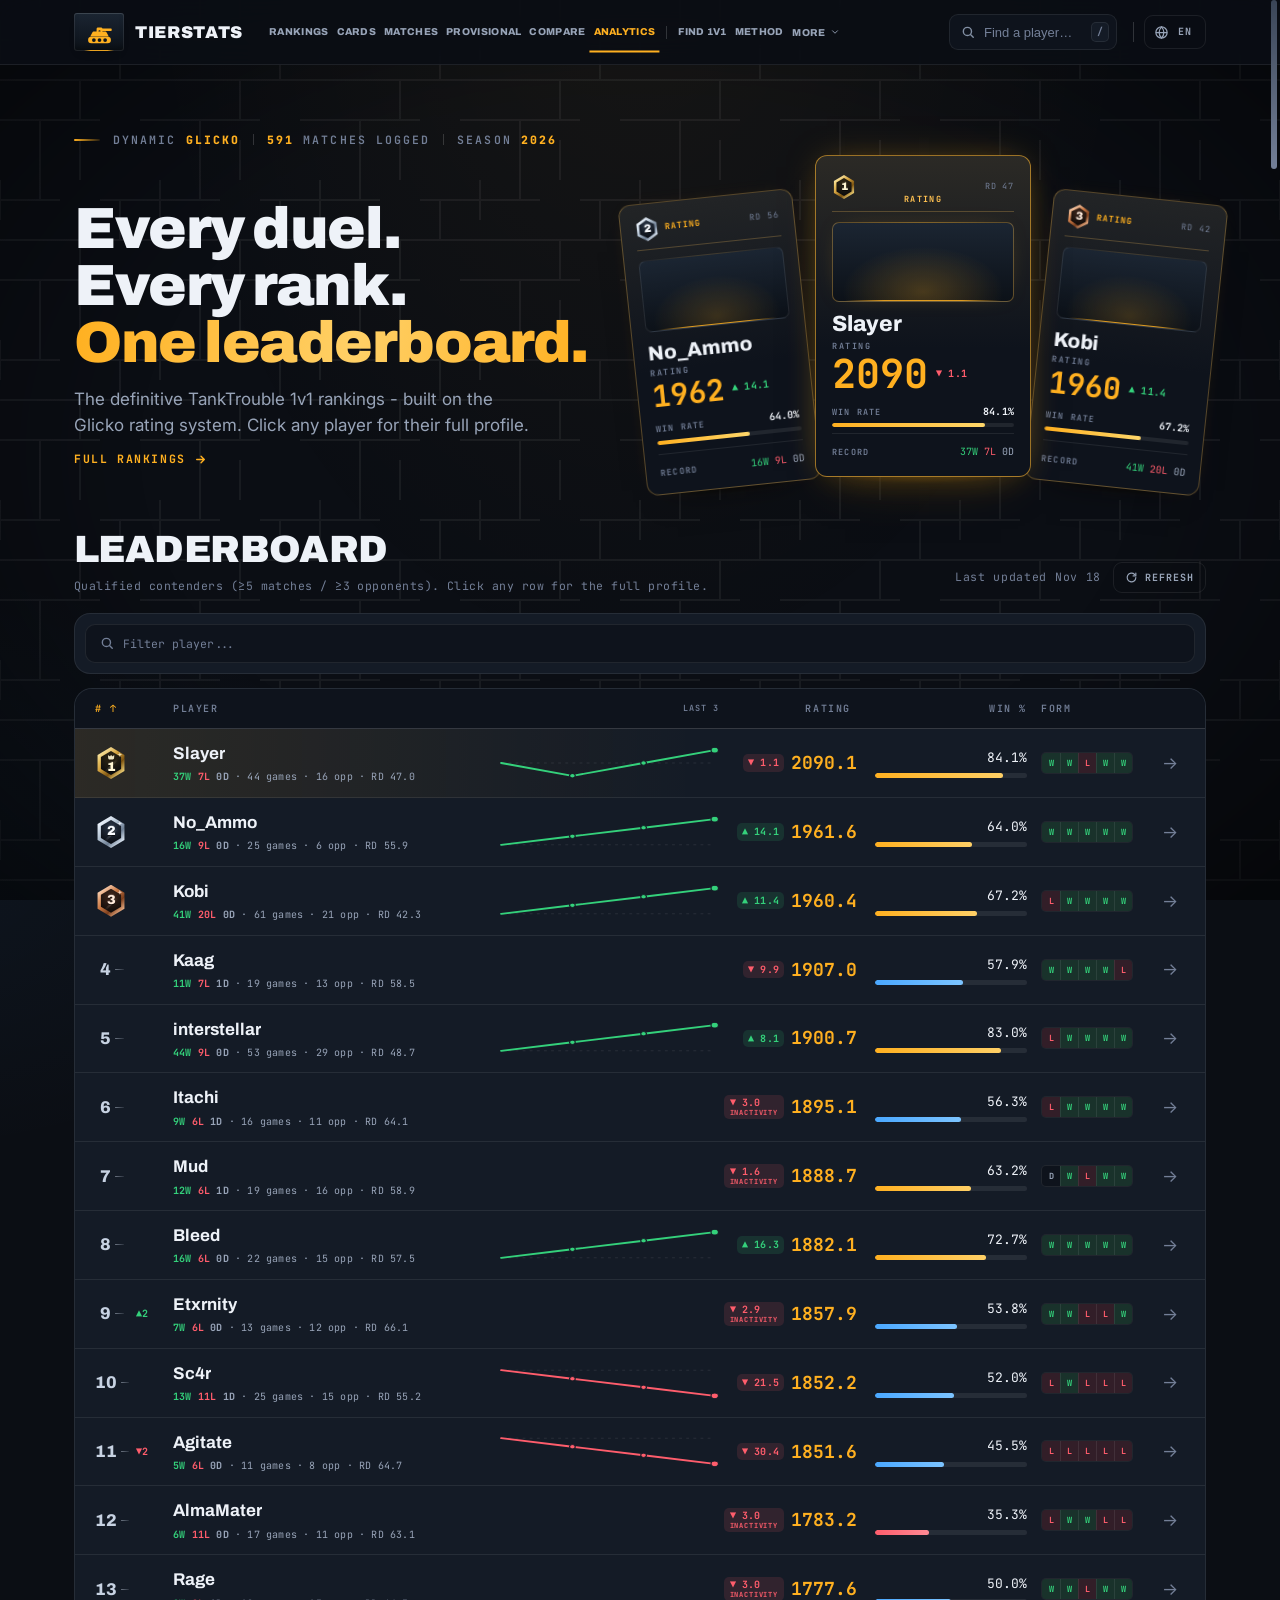
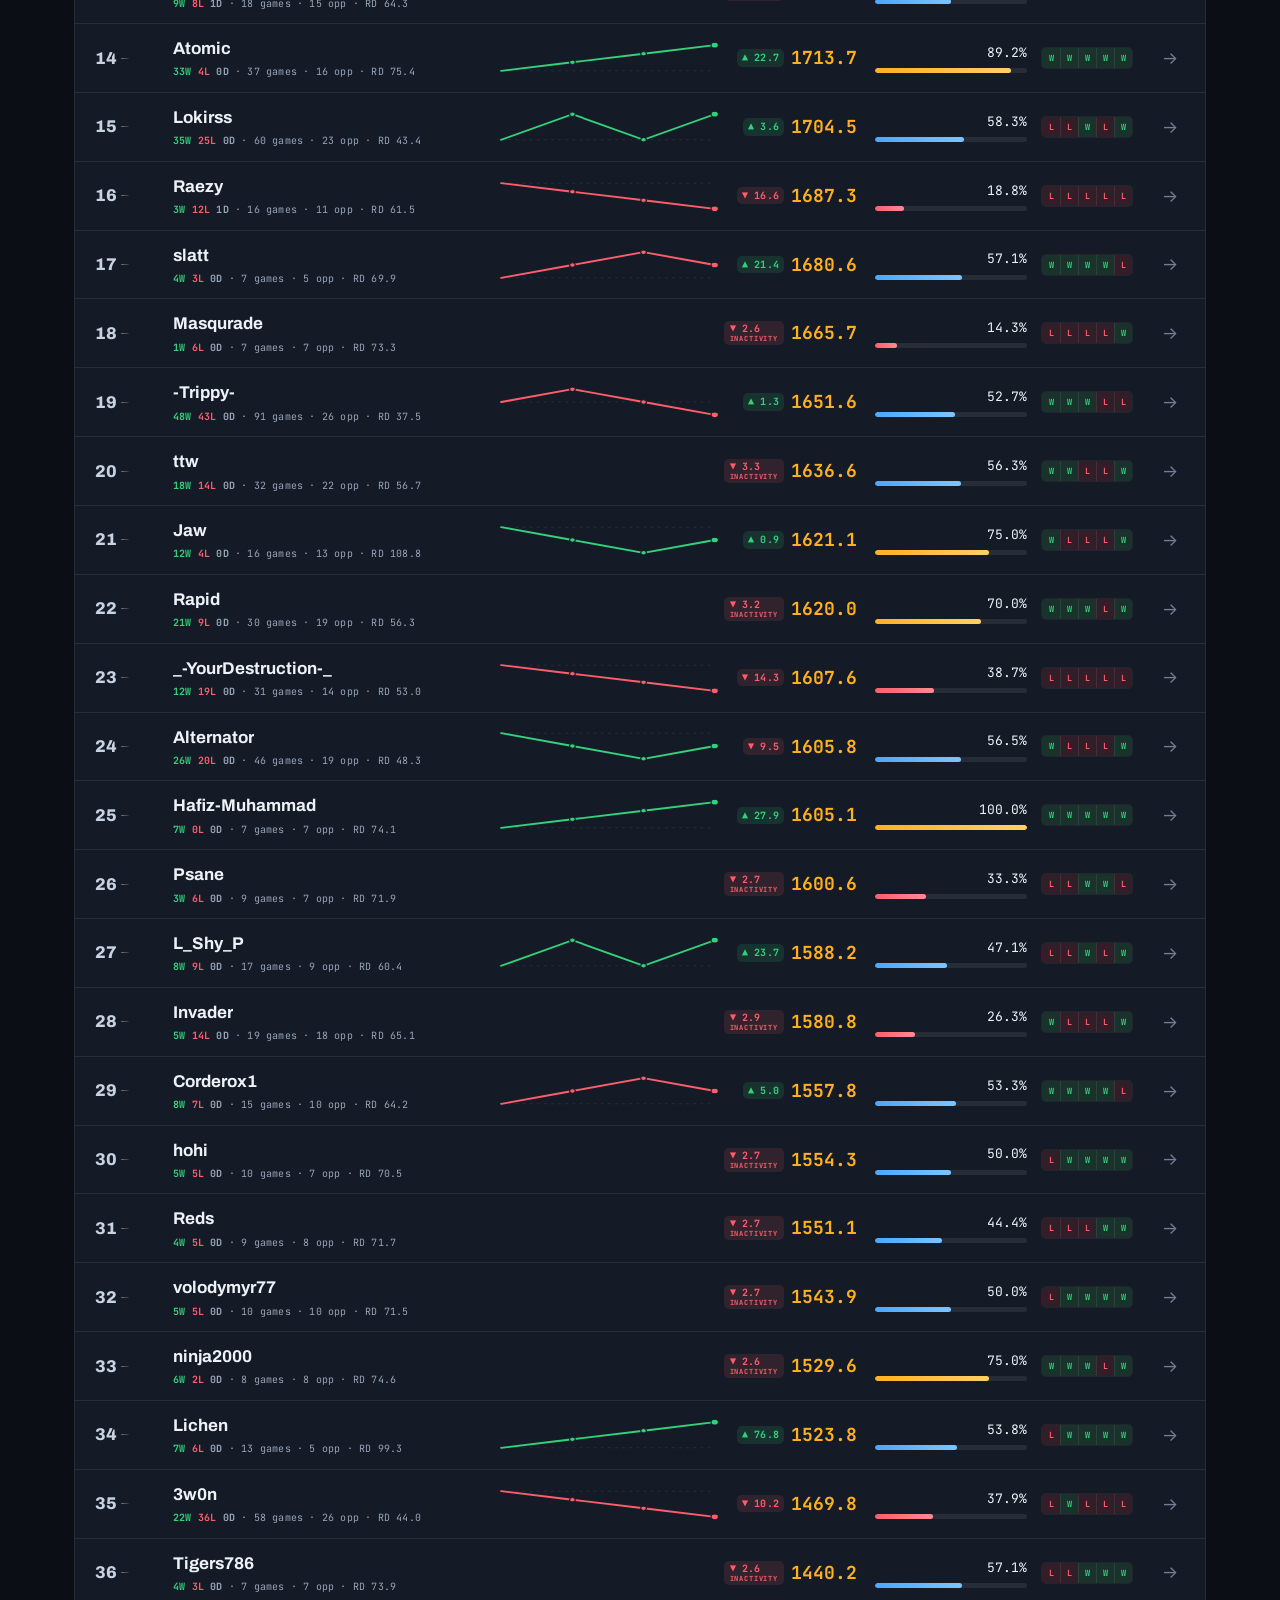
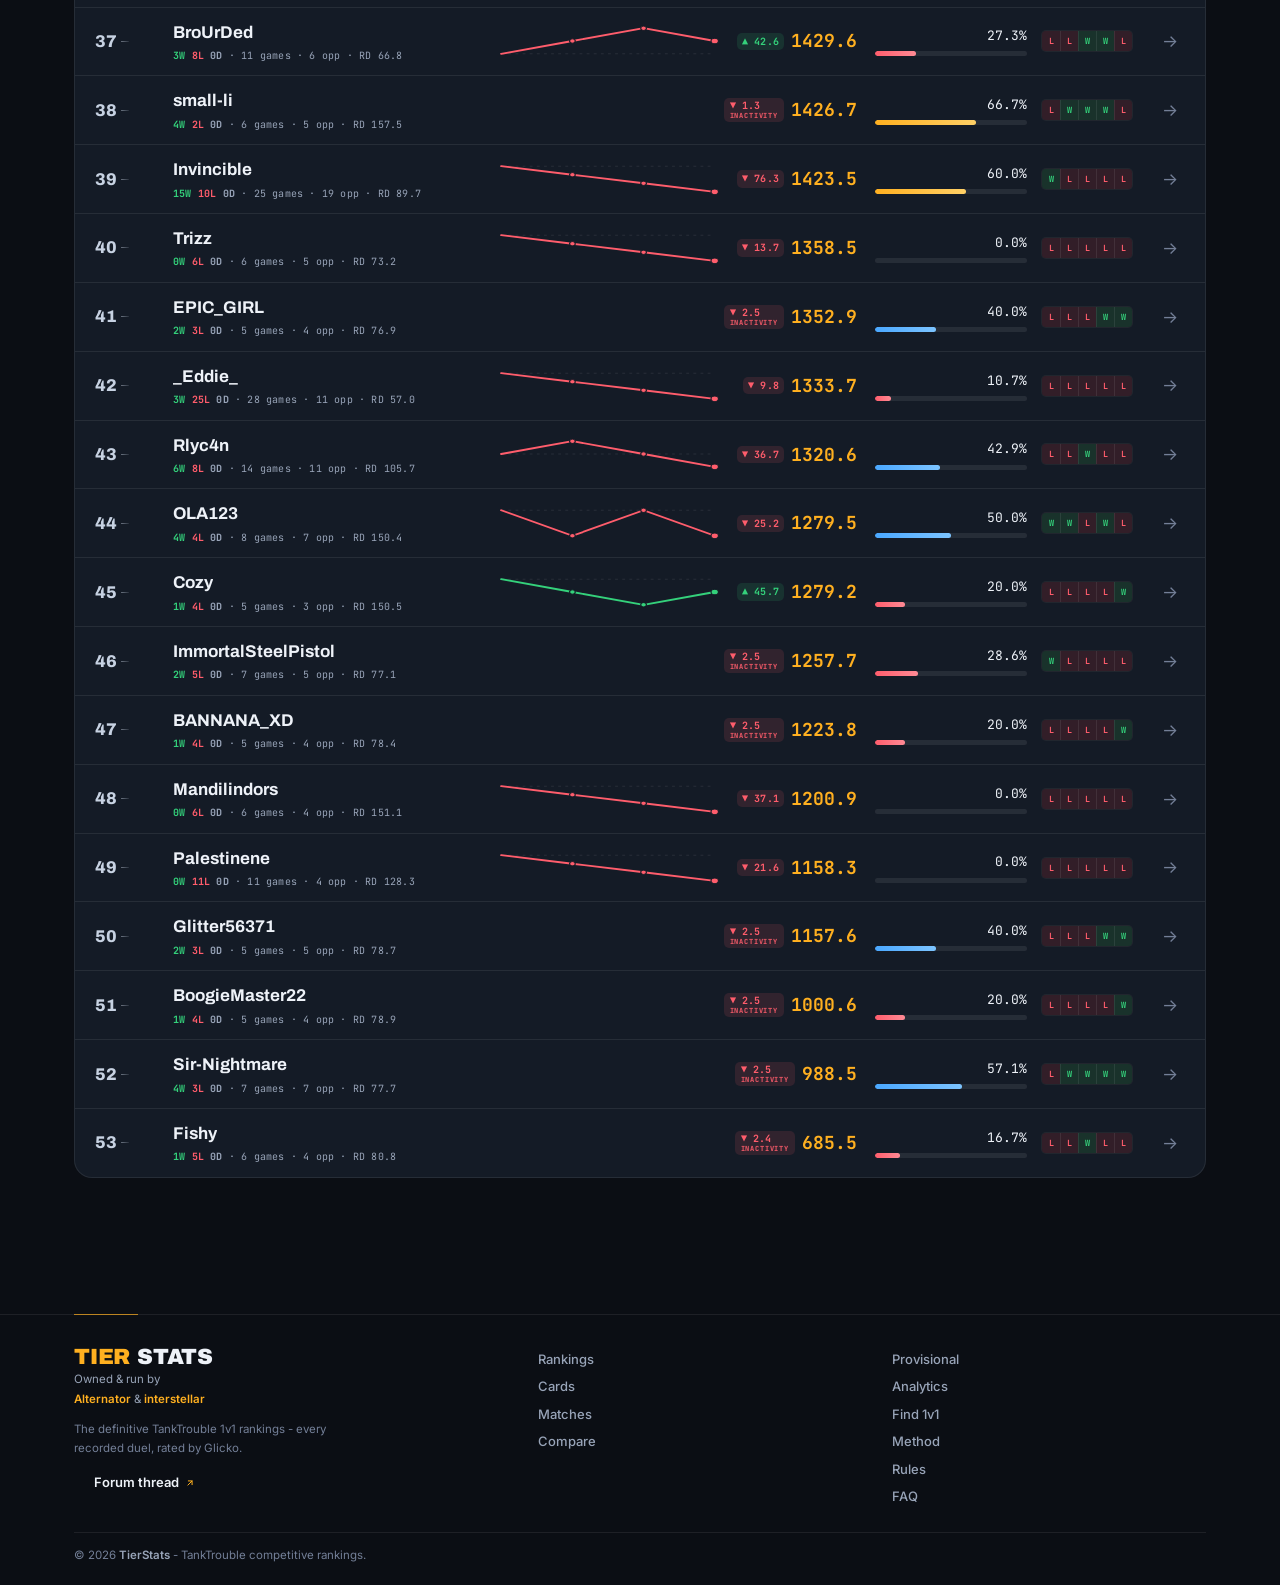
==== analytics/index.html @ b120e9af "Restore the live tank-art lookup that the admin-console cut removed. The card refresher shared a blo" ====
<!DOCTYPE html>
<html lang="en">
<head>
<base href="/">
<meta charset="UTF-8">
<meta name="viewport" content="width=device-width, initial-scale=1.0">
<title>Leaderboard – TierStats</title>
<meta name="description" content="TierStats is the TankTrouble 1v1 leaderboard: Glicko ratings, player cards, the full match archive, head-to-head stats and server ping profiles.">
<!-- Open Graph: the DEFAULT embed - shown only for home/default links.
     work/gen_share_pages.js rewrites these per player & route into static
     share pages, so shared profile links carry exclusive text + tank art. -->
<meta property="og:type" content="website">
<meta property="og:site_name" content="TierStats">
<meta property="og:title" content="Leaderboard – TierStats">
<meta property="og:description" content="TierStats is the TankTrouble 1v1 leaderboard: Glicko ratings, player cards, the full match archive, head-to-head stats and server ping profiles.">
<meta property="og:url" content="https://stats4tanks.github.io/">
<meta property="og:image" content="https://stats4tanks.github.io/share/_default.png">
<meta name="twitter:card" content="summary_large_image">
<meta name="twitter:title" content="Leaderboard – TierStats">
<meta name="twitter:description" content="TierStats is the TankTrouble 1v1 leaderboard: Glicko ratings, player cards, the full match archive, head-to-head stats and server ping profiles.">
<meta name="twitter:image" content="https://stats4tanks.github.io/share/_default.png">
<link rel="canonical" href="https://stats4tanks.github.io/">
<meta name="robots" content="index,follow">
<script type="application/ld+json">
{"@context":"https://schema.org","@type":"WebSite","name":"TierStats","alternateName":"TierStats","url":"https://stats4tanks.github.io/","description":"TankTrouble 1v1 leaderboard with Glicko ratings, player cards, the full match archive and head-to-head stats."}
</script>

<link rel="preconnect" href="https://fonts.googleapis.com">
<link rel="preconnect" href="https://fonts.gstatic.com" crossorigin>
<link href="https://fonts.googleapis.com/css2?family=Archivo:wght@600;700;800;900&family=Inter:wght@400;500;600;700&family=JetBrains+Mono:wght@400;500;600;700&family=Noto+Sans+JP:wght@400;500;600;700&family=Noto+Sans+SC:wght@400;500;600;700&display=swap" rel="stylesheet">
<link rel="stylesheet" href="styles.css?v=20261115200000">
<link rel="stylesheet" href="cards.css?v=20261115200000">
<link rel="stylesheet" href="rankmove.css?v=20261115200000">
<link rel="icon" type="image/svg+xml" href="/art/favicon.svg?v=20261115200000">
<link rel="apple-touch-icon" href="/art/icon-192.png?v=20261115200000">
<!-- installable: the same plate, the same colours, no separate icon work -->
<link rel="manifest" href="/manifest.webmanifest?v=20261115200000">
</head>
<body>
<a class="skip-link" href="#main" data-i18n="a11y.skip">Skip to content</a>

<!-- ======================= TOP BAR ======================= -->
<header class="topbar">
  <div class="topbar-in">
    <a class="brand" href="#/" aria-label="Leaderboard – TierStats">
      <span class="brand-mark" aria-hidden="true">
        <svg viewBox="0 0 24 24" width="25" height="25" fill="currentColor">
          <path fill-rule="evenodd" d="M4.2 16.1h15.6a3.15 3.15 0 0 1 0 6.3H4.2a3.15 3.15 0 0 1 0-6.3Zm2.4 1.35a1.8 1.8 0 1 0 0 3.6 1.8 1.8 0 0 0 0-3.6Zm5.4 0a1.8 1.8 0 1 0 0 3.6 1.8 1.8 0 0 0 0-3.6Zm5.4 0a1.8 1.8 0 1 0 0 3.6 1.8 1.8 0 0 0 0-3.6Z"/>
          <path d="M3.1 15.9 5 12.2c.3-.7 1-1.1 1.8-1.1h10.4c.8 0 1.5.4 1.8 1.1l1.9 3.7H3.1Z"/>
          <path fill-rule="evenodd" d="M9.2 11.4V8.6c0-.75.6-1.35 1.35-1.35h2.9c.75 0 1.35.6 1.35 1.35v2.8H9.2Zm2.8-1.5a1.05 1.05 0 1 0 0 2.1 1.05 1.05 0 0 0 0-2.1Z"/>
          <path d="M14.4 8.15h8.38c.52 0 .94.42.94.94v.42c0 .52-.42.94-.94.94H14.4V8.15Z"/>
        </svg>
        <img class="brand-tank-img" src="/art/brand-tank.png?v=20261115200000" width="395" height="282" alt="" draggable="false">
      </span>
      <span class="brand-lock" aria-hidden="true"><b>TierStats</b></span>
    </a>
    <nav class="nav" aria-label="Site sections" data-i18n-attr="aria-label:foot.sections">
      <span class="nav-glide" id="nav-glide"></span>
      <a href="#/" data-i18n="nav.rankings">Rankings</a>
      <a href="#/cards" data-i18n="nav.cards">Cards</a>
      <a href="#/matches" data-i18n="nav.matches">Matches</a>
      <a href="#/roster" data-i18n="nav.roster">Provisional</a>
      <a href="#/compare" data-i18n="nav.compare">Compare</a>
      <a href="#/analytics" data-i18n="nav.analytics">Analytics</a>
      <i class="nav-div" aria-hidden="true"></i>
      <a href="#/find" data-i18n="nav.find">Find 1v1</a>
      <a href="#/method" data-i18n="nav.method">Method</a>
      <div class="nav-more" id="nav-info">
        <button type="button" class="nav-more-btn" aria-haspopup="true" aria-expanded="false" aria-controls="nav-info-menu">
          <span data-i18n="nav.more">More</span>
          <svg viewBox="0 0 24 24" fill="none" stroke="currentColor" stroke-width="2.2" aria-hidden="true"><path d="m6 9 6 6 6-6" stroke-linecap="round" stroke-linejoin="round"/></svg>
        </button>
        <div class="nav-more-menu" id="nav-info-menu" role="menu">
          <a href="#/rules" role="menuitem" data-i18n="nav.rules">Rules</a>
            <a href="#/faq" role="menuitem" data-i18n="nav.faq">FAQ</a>
        </div>
      </div>
    </nav>
    <div class="spacer"></div>
    <div class="search-box">
      <svg width="15" height="15" viewBox="0 0 24 24" fill="none" stroke="currentColor" stroke-width="2.4" aria-hidden="true"><circle cx="11" cy="11" r="7"/><path d="m21 21-4.3-4.3" stroke-linecap="round"/></svg>
      <input id="search" type="text" placeholder="Find a player…" data-i18n-attr="placeholder:top.searchPh" autocomplete="off" aria-keyshortcuts="/">
      <kbd class="search-kbd" aria-hidden="true">/</kbd>
      <div id="search-drop" class="search-drop"></div>
    </div>
    <div class="top-controls">
      <div class="lang-switch" id="lang-switch">
        <button class="icon-btn lang-btn" id="lang-btn" aria-haspopup="true" aria-expanded="false" aria-label="Language" title="Language" data-i18n-attr="aria-label:top.language;title:top.language">
          <svg width="15" height="15" viewBox="0 0 24 24" fill="none" stroke="currentColor" stroke-width="2" aria-hidden="true"><circle cx="12" cy="12" r="9"/><path d="M3 12h18M12 3c2.5 2.7 3.8 5.7 3.8 9S14.5 18.3 12 21c-2.5-2.7-3.8-5.7-3.8-9S9.5 5.7 12 3Z"/></svg>
          <span class="lang-code">EN</span>
        </button>
        <div class="lang-menu" id="lang-menu" role="menu">
          <button data-lang="en" role="menuitemradio" aria-checked="true"><span class="ck">✓</span><span class="ln">English</span><span class="lc">EN</span></button>
          <button data-lang="zh" role="menuitemradio" aria-checked="false"><span class="ck">✓</span><span class="ln">简体中文</span><span class="lc">中</span></button>
          <button data-lang="ru" role="menuitemradio" aria-checked="false"><span class="ck">✓</span><span class="ln">Русский</span><span class="lc">РУ</span></button>
        </div>
      </div>
      <button class="icon-btn mnav-btn" id="mnav-btn" aria-controls="mnav" aria-expanded="false" aria-label="Menu" title="Menu" data-i18n-attr="aria-label:top.menu;title:top.menu">
        <span class="mnav-bars" aria-hidden="true"><i></i><i></i><i></i></span>
      </button>
    </div>
  </div>
</header>

<nav class="mnav" id="mnav" aria-label="Site sections" data-i18n-attr="aria-label:foot.sections">
  <a href="#/" data-i18n="nav.rankings">Rankings</a>
  <a href="#/cards" data-i18n="nav.cards">Cards</a>
  <a href="#/matches" data-i18n="nav.matches">Matches</a>
  <a href="#/roster" data-i18n="nav.roster">Roster</a>
  <a href="#/compare" data-i18n="nav.compare">Compare</a>
  <a href="#/analytics" data-i18n="nav.analytics">Analytics</a>
  <a href="#/find" data-i18n="nav.find">Find 1v1</a>
  <a href="#/method" data-i18n="nav.method">Method</a>
  <a href="#/rules" data-i18n="nav.rules">Rules</a>
  <a href="#/faq" data-i18n="nav.faq">FAQ</a>
</nav>

<!-- ======================= HOME ======================= -->
<div id="main" tabindex="-1">
<main id="page-home" class="page">
  <div class="wrap">
    <section class="hero anim">
      <div class="hero-row">
        <i class="hm-rule" aria-hidden="true"></i>
        <span class="hm" data-i18n-html="home.chipGlicko">Dynamic <b>Glicko</b></span>
        <i class="hm-sep" aria-hidden="true"></i>
        <span class="hm" id="hero-chip-matches"><b id="hero-matches">0</b> matches logged</span>
        <i class="hm-sep" aria-hidden="true"></i>
        <span class="hm" data-i18n-html="home.chipSeason">Season <b>2026</b></span>
      </div>
      <div class="hero-grid">
        <div class="hero-copy">
          <h1 data-i18n-html="home.h1">Every duel.<br>Every rank.<br><span class="gold">One leaderboard.</span></h1>
          <p class="sub" data-i18n="home.sub">The definitive TankTrouble 1v1 rankings - built on the Glicko rating system. Click any player for their full profile.</p>
          <div class="hero-links">
            <a class="section-link hero-link" href="#full-rankings"><span data-i18n="home.fullRankings">Full rankings</span>
              <svg width="13" height="13" viewBox="0 0 24 24" fill="none" stroke="currentColor" stroke-width="2.6"><path d="M5 12h14M13 6l6 6-6 6" stroke-linecap="round" stroke-linejoin="round"/></svg>
            </a>
            </div>
        </div>
        <div class="hero-cards">
          <div class="fan-cap">
            <span class="fan-cap-k" data-i18n="home.leaders">Leaders</span>
            <a class="fan-cap-link" href="#/cards"><span data-i18n="nav.cards">Cards</span>
              <svg width="11" height="11" viewBox="0 0 24 24" fill="none" stroke="currentColor" stroke-width="2.8" aria-hidden="true"><path d="M5 12h14M13 6l6 6-6 6" stroke-linecap="round" stroke-linejoin="round"/></svg>
            </a>
          </div>
          <div class="fl-cards" id="fl-cards">
            <div class="skeleton sk-card"></div>
            <div class="skeleton sk-card sk-tall"></div>
            <div class="skeleton sk-card"></div>
          </div>
        </div>
      </div>
      </section>

    <section class="anim" id="full-rankings">
      <div class="section-head reveal">
        <div>
          <div class="kicker" data-i18n="nav.rankings">Rankings</div>
          <h2 data-i18n="lb.title">Leaderboard</h2>
          <div class="sub-note" data-i18n="lb.subNote">Qualified contenders (≥5 matches / ≥3 opponents). Click any row for the full profile.</div>
        </div>
        <div class="lb-meta">
          <span class="last-updated mono" id="last-updated" data-i18n-attr="title:lb.updatedTip" title="When the ratings data last changed"></span>
          <button class="lb-refresh" id="lb-refresh-btn" data-i18n-attr="title:lb.refreshTip" title="Pull the very latest data">
            <svg width="13" height="13" viewBox="0 0 24 24" fill="none" stroke="currentColor" stroke-width="2.2"><path d="M20 12a8 8 0 1 1-2.3-5.6M20 4v5h-5" stroke-linecap="round" stroke-linejoin="round"/></svg>
            <span data-i18n="lb.refresh">Refresh</span>
          </button>
        </div>
      </div>

      <div class="lb-bar reveal">
        <div class="lb-bar-top">
          <div class="lb-filter-box">
            <svg width="14" height="14" viewBox="0 0 24 24" fill="none" stroke="currentColor" stroke-width="2.4" aria-hidden="true"><circle cx="11" cy="11" r="7"/><path d="m21 21-4.3-4.3" stroke-linecap="round"/></svg>
            <input id="lb-filter" type="text" placeholder="Filter player..." data-i18n-attr="placeholder:lb.filterPh" autocomplete="off">
            <button type="button" class="lb-clear" id="lb-filter-clear" data-i18n-attr="aria-label:lb.clearSearch" hidden>
              <svg viewBox="0 0 24 24" fill="none" stroke="currentColor" stroke-width="2.6" stroke-linecap="round"><path d="M6 6l12 12M18 6L6 18"/></svg>
            </button>
          </div>
          </div>
        </div>

      <div class="lb-table reveal">
        <div class="lb-head">
          <div class="sortable sorted" data-key="rank">#</div>
          <div class="sortable lb-th-player" data-key="name"><span data-i18n="th.player">Player</span><span class="lb-th-trend" data-i18n="lb.trendLabel">Last 10</span></div>
          <div class="sortable h-rating" data-key="rating" data-i18n="th.rating">Rating</div>
          <div class="sortable h-num" data-key="winPct" data-i18n="th.winPct">Win %</div>
          <div class="h-form" data-i18n="th.form">Form</div>
          <div></div>
        </div>
        <div id="lb-body">
          <div class="sk-row"><div class="skeleton sk-line" style="width:34px"></div><div class="skeleton sk-line" style="width:38%"></div><div class="skeleton sk-line" style="width:74px"></div><div class="skeleton sk-line" style="width:96px"></div><div class="skeleton sk-line" style="width:70px"></div></div>
          <div class="sk-row"><div class="skeleton sk-line" style="width:34px"></div><div class="skeleton sk-line" style="width:32%"></div><div class="skeleton sk-line" style="width:74px"></div><div class="skeleton sk-line" style="width:96px"></div><div class="skeleton sk-line" style="width:70px"></div></div>
          <div class="sk-row"><div class="skeleton sk-line" style="width:34px"></div><div class="skeleton sk-line" style="width:44%"></div><div class="skeleton sk-line" style="width:74px"></div><div class="skeleton sk-line" style="width:96px"></div><div class="skeleton sk-line" style="width:70px"></div></div>
          <div class="sk-row"><div class="skeleton sk-line" style="width:34px"></div><div class="skeleton sk-line" style="width:29%"></div><div class="skeleton sk-line" style="width:74px"></div><div class="skeleton sk-line" style="width:96px"></div><div class="skeleton sk-line" style="width:70px"></div></div>
          <div class="sk-row"><div class="skeleton sk-line" style="width:34px"></div><div class="skeleton sk-line" style="width:36%"></div><div class="skeleton sk-line" style="width:74px"></div><div class="skeleton sk-line" style="width:96px"></div><div class="skeleton sk-line" style="width:70px"></div></div>
        </div>
      </div>
    </section>

  </div>
</main>

<!-- ======================= PLAYER ======================= -->
<main id="page-player" class="page"></main>

<!-- ======================= MATCHES ======================= -->
<main id="page-compare" class="page">
  <div class="wrap" id="cmp-wrap"></div>
</main>

<!-- ======================= MATCHES ======================= -->
<main id="page-matches" class="page">
  <div class="wrap">
    <section class="hero gm-hero anim" style="padding-top:10px">
      <div class="kicker" data-i18n="matches.kicker">Complete archive</div>
      <h1 style="font-size:clamp(36px,5vw,58px)" data-i18n-html="matches.h1">The <span class="gold">match log</span></h1>
      <p class="sub" data-i18n="matches.sub">Every recorded duel, grouped by month. Search or open a player.</p>
      <div class="hero-row" id="gm-hero-meta"></div>
    </section>
    <section class="gm-panel anim">
      <div class="gm-panel-head">
        <h2><span data-i18n="matches.allTitle">All matches</span> <span class="n" id="gm-count"></span></h2>
        <button type="button" class="gm-sort" id="gm-sort" data-order="new" aria-label="Newest first" data-i18n-attr="aria-label:matches.sortNewest">
          <svg viewBox="0 0 24 24" fill="none" stroke="currentColor" stroke-width="2.2" stroke-linecap="round" stroke-linejoin="round" aria-hidden="true"><path d="M8 4v16"/><path d="m4 16 4 4 4-4"/><path d="M16 20V4"/><path d="m12 8 4-4 4 4"/></svg>
          <span id="gm-sort-label" data-i18n="matches.sortNewest">Newest first</span>
        </button>
      </div>
      <div class="gm-toolbar reveal">
        <div class="lb-filter-box gm-search">
          <svg width="14" height="14" viewBox="0 0 24 24" fill="none" stroke="currentColor" stroke-width="2.4"><circle cx="11" cy="11" r="7"/><path d="m21 21-4.3-4.3" stroke-linecap="round"/></svg>
          <input id="gm-search" type="text" placeholder="Search matches…" aria-label="Search matches…" data-i18n-attr="placeholder:matches.searchPh;aria-label:matches.searchPh" autocomplete="off" spellcheck="false">
          <button type="button" class="gm-clear" id="gm-clear" data-i18n-attr="aria-label:matches.clear" hidden>
            <svg viewBox="0 0 24 24" fill="none" stroke="currentColor" stroke-width="2.6" stroke-linecap="round"><path d="M6 6l12 12M18 6L6 18"/></svg>
          </button>
        </div>
        <div class="gm-scopes" id="gm-scopes" role="group">
          <button type="button" class="gm-scope on" data-scope="all" aria-pressed="true"><span data-i18n="matches.scopeAll">All</span><b id="gm-c-all">-</b></button>
          <button type="button" class="gm-scope" data-scope="dated" aria-pressed="false"><span data-i18n="matches.scopeDated">Dated</span><b id="gm-c-dated">-</b></button>
          <button type="button" class="gm-scope" data-scope="legacy" aria-pressed="false"><span data-i18n="matches.scopeLegacy">Legacy (no date)</span><b id="gm-c-legacy">-</b></button>
        </div>
      </div>
      <div class="gm-resultline" id="gm-result-line" aria-live="polite">
        <span class="gm-summary" id="gm-summary"></span>
      </div>
      <div class="gm-board" id="gm-body">
        <div class="skeleton sk-line sk-rowline"></div>
        <div class="skeleton sk-line sk-rowline"></div>
        <div class="skeleton sk-line sk-rowline"></div>
      </div>
    </section>
  </div>
</main>

<!-- ======================= CARDS ======================= -->
<main id="page-cards" class="page"></main>

<!-- ======================= ROSTER ======================= -->
<main id="page-roster" class="page">
  <div class="wrap">
    <section class="hero anim" style="padding-top:10px">
      <div class="kicker" data-i18n="roster.kicker">Up and coming</div>
      <h1 style="font-size:clamp(36px,5vw,58px)" data-i18n-html="roster.h1">Provisional <span class="gold">roster</span></h1>
      <p class="sub" data-i18n="roster.sub">Climbing toward qualification - 5 matches and 3 different opponents earn a real rank.
      Click any row for the profile.</p>
      <div class="hero-row" id="ros-hero-meta"></div>
    </section>
    <section class="ros-panel anim">
      <div class="ros-panel-head">
        <h2><span data-i18n="roster.boardTitle">Provisional players</span> <span class="n" id="ros-count"></span></h2>
        <div class="ros-tools">
          <div class="lb-filter-box ros-search">
            <svg width="14" height="14" viewBox="0 0 24 24" fill="none" stroke="currentColor" stroke-width="2.4" aria-hidden="true"><circle cx="11" cy="11" r="7"/><path d="m21 21-4.3-4.3" stroke-linecap="round"/></svg>
            <input id="ros-search" type="text" placeholder="Search players…" aria-label="Search players…" data-i18n-attr="placeholder:roster.searchPh;aria-label:roster.searchPh" autocomplete="off" spellcheck="false">
            <button type="button" class="ros-clear" id="ros-clear" data-i18n-attr="aria-label:roster.clear" hidden>
              <svg viewBox="0 0 24 24" fill="none" stroke="currentColor" stroke-width="2.6" stroke-linecap="round"><path d="M6 6l12 12M18 6L6 18"/></svg>
            </button>
          </div>
          <div class="ros-sort" id="ros-sort" role="group" data-i18n-attr="aria-label:roster.sortLabel">
            <button type="button" class="ros-sort-btn" data-ros-sort="progress" aria-pressed="false" data-i18n="roster.sortProgress">Progress</button>
            <button type="button" class="ros-sort-btn on" data-ros-sort="rating" aria-pressed="true" data-i18n="roster.sortRating">Rating</button>
            <button type="button" class="ros-sort-btn" data-ros-sort="seen" aria-pressed="false" data-i18n="roster.sortSeen">Last seen</button>
          </div>
        </div>
      </div>
      <div class="ros-summaryline" id="ros-summary" aria-live="polite"></div>
      <div class="ros-body" id="ros-body">
        <div class="skeleton sk-line sk-rowline"></div>
        <div class="skeleton sk-line sk-rowline"></div>
        <div class="skeleton sk-line sk-rowline"></div>
      </div>
    </section>
  </div>
</main>

<!-- ======================= ANALYTICS ======================= -->
<main id="page-analytics" class="page">
  <div class="wrap">
    <section class="hero anim" style="padding-top:10px">
      <div class="kicker" data-i18n="an.kicker">Field intelligence</div>
      <h1 style="font-size:clamp(36px,5vw,58px)" data-i18n="an.h1">Analytics</h1>
      <p class="sub" data-i18n="an.sub">Rivalries, upsets, and the hardest-working tanks in the circuit.</p>
    </section>
    <div class="an-scope reveal" id="an-controls">
      <div class="an-scope-group">
        <span class="an-scope-k" data-i18n="an.rangeLabel">Time range</span>
        <div class="an-seg" role="group">
          <button type="button" class="an-seg-btn on" data-an-range="all" aria-pressed="true" data-i18n="an.rangeAll">All time</button>
          <button type="button" class="an-seg-btn" data-an-range="90" aria-pressed="false" data-i18n="an.range90">Last 90 days</button>
          <button type="button" class="an-seg-btn" data-an-range="30" aria-pressed="false" data-i18n="an.range30">Last 30 days</button>
        </div>
      </div>
      <div class="an-scope-group">
        <span class="an-scope-k" data-i18n="an.minLabel">Min matches</span>
        <div class="an-seg" role="group">
          <button type="button" class="an-seg-btn" data-an-min="0" aria-pressed="false" data-i18n="an.minAny">Any</button>
          <button type="button" class="an-seg-btn on" data-an-min="5" aria-pressed="true">5+</button>
          <button type="button" class="an-seg-btn" data-an-min="10" aria-pressed="false">10+</button>
        </div>
      </div>
      <button type="button" class="an-reset" id="an-reset" data-i18n="an.reset" hidden>Reset</button>
    </div>
    <div class="an-kpis anim" id="an-kpis" aria-live="polite"></div>
    <div class="an-grid anim" id="an-grid"></div>

    <section class="panel method-lab anim an-lab" id="method-lab">
      <div class="method-lab-head">
        <div><h2 data-i18n="method.labTitle">Try a duel</h2></div>
        <div class="method-lab-copy"><p data-i18n-html="method.changeBody">Upsets move ratings more.</p></div>
      </div>
      <div class="ml-layout">
        <div class="ml-controls">
          <div class="ml-players">
            <div class="ml-player">
              <div class="ml-who" data-i18n="method.labYou">You</div>
              <div class="ml-fields">
                <label class="ml-field" data-i18n-attr="data-tip:method.tipGlicko"><span class="k" data-i18n="method.labGlicko">Glicko</span><input id="ml-r1" type="number" value="1650" min="1" max="4000" step="1" inputmode="numeric"></label>
                <label class="ml-field" data-i18n-attr="data-tip:method.tipRd"><span class="k" data-i18n="method.labRd">RD</span><input id="ml-rd1" type="number" value="60" min="1" max="250" step="1" inputmode="numeric"></label>
              </div>
            </div>
            <span class="ml-vs" aria-hidden="true">VS</span>
            <div class="ml-player">
              <div class="ml-who" data-i18n="method.labOpp">Opponent</div>
              <div class="ml-fields">
                <label class="ml-field" data-i18n-attr="data-tip:method.tipGlicko"><span class="k" data-i18n="method.labGlicko">Glicko</span><input id="ml-r2" type="number" value="1600" min="1" max="4000" step="1" inputmode="numeric"></label>
                <label class="ml-field" data-i18n-attr="data-tip:method.tipRd"><span class="k" data-i18n="method.labRd">RD</span><input id="ml-rd2" type="number" value="80" min="1" max="250" step="1" inputmode="numeric"></label>
              </div>
            </div>
          </div>
          <div class="ml-resultbar" role="group" aria-label="Match result" data-i18n-attr="aria-label:method.labResult">
            <button type="button" data-ml-result="1" class="on" aria-pressed="true" data-i18n="method.labWin">Win</button>
            <button type="button" data-ml-result="0.5" aria-pressed="false" data-i18n="method.labDraw">Draw</button>
            <button type="button" data-ml-result="0" aria-pressed="false" data-i18n="method.labLoss">Loss</button>
          </div>
        </div>
        <div class="ml-output">
          <div class="ml-outhead"><span class="k" data-i18n="method.labExpected">Expected score</span><b class="mono" id="ml-exp">-</b></div>
          <div class="ml-prob" aria-hidden="true"><i id="ml-prob-fill"></i></div>
          <div class="ml-outgrid">
            <div class="ml-card">
              <div class="ml-card-h"><span data-i18n="method.labYou">You</span><span class="ml-delta mono" id="ml-d1">-</span></div>
              <div class="ml-visible"><span class="k" data-i18n="method.labVisible">Visible</span><span class="mono" id="ml-v1b">-</span><span class="arr" aria-hidden="true">→</span><b class="mono" id="ml-v1a">-</b></div>
              <div class="ml-sub mono" id="ml-sub1"></div>
            </div>
            <div class="ml-card">
              <div class="ml-card-h"><span data-i18n="method.labOpp">Opponent</span><span class="ml-delta mono" id="ml-d2">-</span></div>
              <div class="ml-visible"><span class="k" data-i18n="method.labVisible">Visible</span><span class="mono" id="ml-v2b">-</span><span class="arr" aria-hidden="true">→</span><b class="mono" id="ml-v2a">-</b></div>
              <div class="ml-sub mono" id="ml-sub2"></div>
            </div>
          </div>
        </div>
      </div>
    </section>
  </div>
</main>

<!-- ======================= METHOD ======================= -->
<main id="page-method" class="page">
  <div class="wrap">
    <section class="hero anim" style="padding-top:10px">
      <div class="kicker" data-i18n="method.kicker">Transparent ratings</div>
      <h1 style="font-size:clamp(36px,5vw,58px)" data-i18n-html="method.h1">How the <span class="gold">rating works</span></h1>
      <p class="sub" data-i18n="method.sub">No black boxes. Ratings come from the Glicko system - the same approach behind
      competitive chess and table-tennis rankings - driven purely by your recorded duels.</p>
    </section>

    <section class="method-glance anim">
      <div class="mg-cell"><div class="k" data-i18n="method.glVisible">Visible rating</div><div class="v mono" data-i18n-html="method.glVisibleVal">Glicko − <span class="cons-val">0.5</span> × RD</div></div>
      <div class="mg-cell"><div class="k" data-i18n="method.glQualify">To qualify</div><div class="v" data-i18n-html="method.glQualifyVal"><span class="min-matches-val">5</span> matches · <span class="min-opp-val">3</span> opponents</div></div>
      <div class="mg-cell"><div class="k" data-i18n="method.glPeriod">Rating period</div><div class="v mono"><span id="method-period-val">30</span> <span data-i18n="method.days">days</span></div></div>
      <div class="mg-cell"><div class="k" data-i18n="method.glInactive">Inactive after</div><div class="v mono"><span id="method-inactive-val">365</span> <span data-i18n="method.days">days</span></div></div>
    </section>

    <section class="method-intro anim">
      <div class="method-sec-head"><h2 data-i18n-html="method.idea3">The idea in <span class="n">3 steps</span></h2></div>
      <div class="method-steps">
        <article class="method-step"><span class="step-n mono">01</span><div><b>New players start at 1500 Glicko with 250 RD.</b>
          That is a fresh rating at maximum uncertainty. Players coming from the previous ladder start from a rating converted out of their old score, so their history carries over.</div></article>
        <article class="method-step"><span class="step-n mono">02</span><div data-i18n-html="method.step2"><b>Every match moves the numbers.</b>
          Beat someone stronger and you gain more; lose to someone weaker and you
          drop more. Results are processed in 30-day rating periods.</div></article>
        <article class="method-step"><span class="step-n mono">03</span><div data-i18n-html="method.step3"><b>Your rating comes with a certainty score.</b>
          Each player carries an <b>RD</b> (ratings deviation). More reliable match data = lower RD.
          The leaderboard ranks <b>visible rating = Glicko − <span class="cons-val">0.5</span> × RD</b>, so uncertain
          ratings are held back until they've earned trust.</div></article>
      </div>
    </section>

    <section class="panel method-prov anim">
      <div class="method-prov-head">
        <div class="kicker" data-i18n="method.provKicker">Calibration safeguard</div>
        <h2 data-i18n="method.provTitle">Provisional influence</h2>
      </div>
      <div class="method-prov-body">
        <div class="method-prov-copy">
          <p data-i18n-html="method.provLead">New players start at <b>1500 Glicko / 250 RD</b>. Until they have <b>3 rated matches against 2 different opponents</b>, an established opponent's rating change is scaled to <b>25%</b>. The newcomer's own rating still moves at <b>100%</b>.</p>
          <p data-i18n-html="method.provBoth">It works in both directions - a newcomer's win or loss can only move an established player by a quarter of the usual amount, so one unknown result cannot swing the board.</p>
        </div>
        <div class="method-prov-stats">
          <div class="method-prov-stat"><b class="mono">25%</b><span data-i18n="method.provEstablished">established opponent's change</span></div>
          <div class="method-prov-stat alt"><b class="mono">100%</b><span data-i18n="method.provNewcomer">newcomer's own change</span></div>
          <div class="method-prov-when" data-i18n="method.provWhen">Until 3 matches · 2 opponents</div>
        </div>
      </div>
    </section>

    <div class="method-concepts anim">
      <section class="panel method-concept mc-7">
        <h2 data-i18n="method.whatGlicko">What is Glicko?</h2>
        <p data-i18n-html="method.whatGlickoBody">Glicko is a rating system that works like Elo, but smarter:
        every opponent is weighted by how reliable <i>their</i> rating is, and your own reliability is tracked
        at the same time. Beat someone stronger and you gain more; lose to someone weaker and you drop more.</p>
        <div class="method-quote" data-i18n-html="method.formulaNote">visible = glicko − <span class="cons-val">0.5</span> × RD &nbsp;&nbsp;·&nbsp;&nbsp; RD shrinks with results, grows with inactivity</div>
      </section>
      <section class="panel method-concept mc-5">
        <h2 data-i18n="method.whatRd">What is RD?</h2>
        <p data-i18n-html="method.whatRdBody">RD shows how certain the system is about your rating.
        More reliable match data = lower RD. The leaderboard ranks the <b style="color:var(--ink)">visible rating</b> -
        Glicko minus a small uncertainty penalty - so an unproven rating can't rocket to the top on luck alone.</p>
        <div class="method-rd">
          <div class="method-rd-labels"><span data-i18n="method.rdNew">New · 250</span><span data-i18n="method.rdSettled">Settled · 50</span></div>
          <div class="method-rd-track" aria-hidden="true"><i></i><span></span></div>
          <div class="method-rd-note" data-i18n="method.rdNote">Lower RD means more trust.</div>
        </div>
      </section>
      <section class="panel method-concept mc-5">
        <h2 data-i18n="method.getRanked">How you get ranked</h2>
        <p data-i18n-html="method.getRankedBody">Play at least <b style="color:var(--ink)"><span class="min-matches-val">5</span> matches</b>
        against at least <b style="color:var(--ink)"><span class="min-opp-val">3</span> different opponents</b>.
        Until then you're <b style="color:var(--ink)">provisional</b>: your rating is real and takes part in every
        calculation - it just isn't ranked until it's earned.</p>
        <div class="method-reqs">
          <div class="method-req"><span class="n mono"><span class="min-matches-val">5</span></span><span class="k" data-i18n="method.reqMatches">matches</span></div>
          <div class="method-req"><span class="n mono"><span class="min-opp-val">3</span></span><span class="k" data-i18n="method.reqOpponents">opponents</span></div>
        </div>
      </section>
      <section class="panel method-concept mc-7">
        <h2 data-i18n="method.inactivity">How inactivity affects you</h2>
        <p data-i18n-html="method.inactivityBody">Play regularly and your certainty stays high. Stop playing and
        your RD grows a little every 30 days - which slowly pulls your visible rating down until you return.
        After a full year without a dated match you're marked <b style="color:var(--ink)">inactive</b> and hidden
        from the board (still searchable, still in the maths) until you play again.</p>
        <div class="method-decay">
          <div class="md-step"><span class="n mono" id="method-decay-period">30d</span><span class="k" data-i18n="method.decayGrowth">RD grows after a silent period</span></div>
          <span class="md-arrow" aria-hidden="true">→</span>
          <div class="md-step"><span class="n mono" id="method-decay-inactive">365d</span><span class="k" data-i18n="method.decayHidden">Hidden after a long absence</span></div>
        </div>
      </section>
    </div>

    <section class="method-verified anim">
      <span class="mv-ico" aria-hidden="true"><svg viewBox="0 0 24 24" fill="none" stroke="currentColor" stroke-width="2.4" stroke-linecap="round" stroke-linejoin="round"><path d="M20 6 9 17l-5-5"/></svg></span>
      <div class="mv-body">
        <h2 data-i18n="method.verified">Verified against the master sheet</h2>
        <p data-i18n-html="method.verifiedBody">Every value on this site is recomputed from raw match results and validated to
        match the official Google Sheet exactly - every player, every rating, RD,
        record and average-opponent figure. No hand-picked numbers - the sheet is the only input.</p>
      </div>
      <a class="method-faq-link" href="#/faq"><span data-i18n="method.faqLink">Read the FAQ</span><svg viewBox="0 0 24 24" fill="none" stroke="currentColor" stroke-width="2.2" stroke-linecap="round" stroke-linejoin="round" aria-hidden="true"><path d="M5 12h14"/><path d="m13 6 6 6-6 6"/></svg></a>
    </section>

    <details class="advanced anim">
      <summary>
        <svg width="15" height="15" viewBox="0 0 24 24" fill="none" stroke="currentColor" stroke-width="2.2"><path d="M8 6h13M8 12h13M8 18h13M3 6h.01M3 12h.01M3 18h.01" stroke-linecap="round"/></svg>
        <span data-i18n-html="method.advSummary">Advanced - the maths &amp; live settings</span>
        <span class="adv-hint" data-i18n="method.advHint">seeds, formulas, periods, verification</span>
      </summary>
      <div class="method-adv-body">
        <div class="method-adv-grid">
                    <div class="panel">
            <h3>Starting point</h3>
            <p>New players start at <b>1500 Glicko with 250 RD</b> - maximum uncertainty. Players carried over from the previous ladder start from a rating converted out of their old score, so their history carries over.</p>
          </div>
          <div class="panel">
            <h3 data-i18n-html="method.updateTitle">Step 2 · <span class="n">The Glicko update</span></h3>
            <p data-i18n-html="method.updateBody">Glicko is Elo's smarter cousin: every opponent is weighted by how certain <i>their</i>
            rating is, and each batch of results shrinks your own RD. With
            <b style="color:var(--ink)">q = ln(10)/400</b> and:</p>
            <div class="formula-box">g(RD) = 1 / √(1 + 3·q²·RD²/π²)<br>E(r, r<sub>o</sub>) = 1 / (1 + 10^(−g(RD<sub>o</sub>)·(r − r<sub>o</sub>)/400))<br>D² = 1 / (q²·Σ g²·E·(1−E))<br>r′ = r + (q/(1/RD² + q²·Σg²E(1−E)))·Σ g·(s − E)<br>RD′ = √(1 / (1/RD² + q²·Σg²E(1−E)))</div>
            <p class="method-foot" data-i18n="method.updateNote">s is the match score (1 win, 0 loss, ½ draw). All games inside one rating period
            are processed simultaneously from the same snapshot - exactly like the official sheet.</p>
          </div>
          <div class="panel">
            <h3 data-i18n-html="method.periodsTitle">Step 3 · <span class="n">Rating periods &amp; legacy matches</span></h3>
            <p data-i18n-html="method.periodsBody">Dated matches are grouped into chronological <b style="color:var(--ink)">30-day rating periods</b>.
            Old archive matches whose dates were never recorded - <i>legacy</i> matches - are
            processed together as one simultaneous period at the legacy grace start, so
            unknown dates can't be gamed.</p>
            <div class="formula-box" data-i18n-html="method.formulaPeriods">period = ⌊date / 30 days⌋ &nbsp;·&nbsp; legacy = one simultaneous batch</div>
          </div>
          <div class="panel">
            <h3 data-i18n="method.inactAuto">The inactivity automation</h3>
            <p data-i18n-html="method.inactAutoBody">Ratings decay automatically when you stop playing - the same behaviour as the
            master sheet's auto-recalculation:</p>
            <ul class="explain-list" style="margin-top:8px">
              <li><span class="num">↓</span><div data-i18n-html="method.inact1"><b>RD grows every 30 days of silence.</b>
                Each full rating period without a match adds inactivity growth inside the
                square root - <span class="mono">RD′ = √(RD² + 20²·k)</span> for k silent periods, capped at 250.
                Because visible rating subtracts <span class="cons-val">0.5</span> × RD, an inactive player's
                visible rating sinks on its own.</div></li>
              <li><span class="num">365</span><div data-i18n-html="method.inact2"><b>Hidden after 365 days.</b>
                A qualified player who hasn't logged a dated match in 365 days is hidden from
                the leaderboard (still searchable, still in the maths) until they return.</div></li>
              <li><span class="num">L</span><div data-i18n-html="method.inact3"><b>Legacy grace.</b>
                Date-unknown veterans stay visible for 365 days from the grace start
                (2026-10-04) before the inactivity rule applies to them.</div></li>
            </ul>
          </div>
        </div>
      </div>
    </details>
 </div>
</main>

<!-- ======================= FAQ ======================= -->
<main id="page-faq" class="page">
  <div class="wrap">
    <section class="hero anim" style="padding-top:10px">
      <div class="kicker" data-i18n="faq.kicker">Questions, answered</div>
      <h1 style="font-size:clamp(36px,5vw,58px)" data-i18n-html="faq.h1">The <span class="gold">Q &amp; A</span></h1>
      <p class="sub" data-i18n="faq.sub">Everything players ask about ratings, rankings and the circuit - answered plainly. Search a question or browse by topic.</p>
      <div class="hero-row" id="fq-meta"></div>
    </section>
    <div class="fq-layout anim">
      <div class="fq-main">
        <div class="fq-sheet reveal">
          <div class="fq-sheet-head">
            <div class="fq-desk">
              <div class="lb-filter-box fq-search">
                <svg width="14" height="14" viewBox="0 0 24 24" fill="none" stroke="currentColor" stroke-width="2.4"><circle cx="11" cy="11" r="7"/><path d="m21 21-4.3-4.3" stroke-linecap="round"/></svg>
                <input id="fq-search" type="text" placeholder="Search questions…" aria-label="Search questions…" data-i18n-attr="placeholder:faq.searchPh;aria-label:faq.searchPh" autocomplete="off" spellcheck="false">
                <button type="button" class="fq-clear" id="fq-clear" data-i18n-attr="aria-label:faq.clear" hidden>
                  <svg viewBox="0 0 24 24" fill="none" stroke="currentColor" stroke-width="2.6" stroke-linecap="round"><path d="M6 6l12 12M18 6L6 18"/></svg>
                </button>
              </div>
              <div class="fq-count" id="faq-count" aria-live="polite"></div>
            </div>
            <div class="fq-cats" id="faq-cats" role="group"></div>
          </div>
          <div class="fq-list" id="faq-list"></div>
        </div>
      </div>
      </div>
  </div>
</main>

<!-- ======================= FIND A 1V1 ======================= -->
<main id="page-find" class="page">
  <div class="wrap">
    <section class="hero anim fd-hero">
      <div class="kicker" data-i18n="find.kicker">Line up a match</div>
      <div class="fd-head">
        <h1 data-i18n-html="find.h1">Find a <span class="gold">1v1</span></h1>
        <div class="fd-counts" aria-live="polite">
          <span class="fd-count"><b id="av-now-n">0</b><span data-i18n="find.nowShort">now</span></span>
          <i class="fd-count-sep" aria-hidden="true"></i>
          <span class="fd-count"><b id="av-sched-n">0</b><span data-i18n="find.schedShort">scheduled</span></span>
        </div>
      </div>
      <p class="sub" data-i18n="find.sub">Post when you can play - every time is shown in your own time zone.</p>
      <p class="fd-thread" data-i18n-html="find.threadNote">Duels get arranged in the <a href="https://tanktrouble.com/forum?threadId=475409" target="_blank" rel="noopener noreferrer">forum thread</a>.</p>
    </section>

    <div class="fd-verify anim" id="av-verify-strip" hidden>
      <svg width="13" height="13" viewBox="0 0 16 16" fill="none" stroke="currentColor" stroke-width="2.4" stroke-linecap="round" stroke-linejoin="round" aria-hidden="true"><path d="M3 8.5l3.3 3.2L13 4.6"/></svg>
      <span class="fd-verify-txt" data-i18n="find.verifyHint">Posting needs a verified name - a one-time in-game check, about two minutes.</span>
      <button type="button" class="fd-verify-btn" id="av-strip-verify" data-i18n="find.verifyCta">Verify a name</button>
    </div>

    <div class="fd-bar anim">
      <div class="fd-bar-l">
        <span class="fd-title" data-i18n="find.board">The board</span>
        <i class="fd-rule" aria-hidden="true"></i>
        <span class="fd-clock" id="av-clock-line"></span>
        <button type="button" class="av-updated" id="av-updated" data-i18n-attr="title:find.refreshTip" title="Click to refresh now">updated just now</button>
      </div>
      <div class="fd-bar-r">
        <div class="av-dd" id="av-server-dd">
          <span class="av-dd-label" data-i18n="find.server">Server</span>
          <button type="button" class="av-dd-btn" id="av-dd-btn" aria-haspopup="listbox" aria-expanded="false">
            <span class="av-dd-val" id="av-dd-val">Any</span>
            <svg class="av-dd-caret" width="11" height="11" viewBox="0 0 12 12" aria-hidden="true"><path d="M2.5 4.5L6 8l3.5-3.5" fill="none" stroke="currentColor" stroke-width="1.5" stroke-linecap="round" stroke-linejoin="round"/></svg>
          </button>
          <div class="av-dd-menu" id="av-dd-menu" role="listbox" hidden></div>
        </div>
        <button class="btn btn-primary av-post-btn" id="av-open-form">
          <span class="av-post-ico" aria-hidden="true"><svg viewBox="0 0 24 24" fill="none" stroke="currentColor" stroke-width="2" stroke-linecap="round" stroke-linejoin="round"><rect x="3.5" y="5" width="17" height="15.5" rx="2.5"/><path d="M3.5 9.5h17M8 2.8v4M16 2.8v4M12 12.7v4.6M9.7 15h4.6"/></svg></span>
          <span data-i18n="find.post">Post availability</span>
        </button>
      </div>
    </div>

    <section class="fd-sec anim" id="av-sec-now" hidden>
      <div class="fd-sec-head">
        <h2 data-i18n="find.now">Available now</h2>
        <span class="fd-sec-n" id="av-now-count"></span>
        <i class="fd-sec-rule" aria-hidden="true"></i>
        <span class="fd-sec-hint" data-i18n="find.nowHint">posts fade out after 30 minutes</span>
      </div>
      <div class="av-list" id="av-now-list"></div>
    </section>
    <section class="fd-sec anim" id="av-sec-today" hidden>
      <div class="fd-sec-head">
        <h2 data-i18n="find.today">Later today</h2>
        <span class="fd-sec-n" id="av-today-count"></span>
        <i class="fd-sec-rule" aria-hidden="true"></i>
      </div>
      <div class="av-list" id="av-today-list"></div>
    </section>
    <section class="fd-sec anim" id="av-sec-upcoming" hidden>
      <div class="fd-sec-head">
        <h2 data-i18n="find.upcoming">Upcoming</h2>
        <span class="fd-sec-n" id="av-upcoming-count"></span>
        <i class="fd-sec-rule" aria-hidden="true"></i>
      </div>
      <div class="av-list" id="av-upcoming-list"></div>
    </section>
    <div class="av-empty-page anim" id="av-empty-page"></div>
  </div>
</main>

<!-- ======================= RULES ======================= -->
<main id="page-rules" class="page">
  <div class="wrap">
    <section class="hero anim" style="padding-top:10px">
      <h1 style="font-size:clamp(36px,5vw,58px)">Rules</h1>
      <p class="sub">Play your match your way. Report it cleanly.</p>
      <div class="ru-hero-cta">
        <a class="btn btn-primary" href="https://tanktrouble.com/forum?threadId=475409" target="_blank" rel="noopener noreferrer">Open the thread</a>
        <a class="btn btn-ghost" href="#/find">Find a 1v1</a>
      </div>
    </section>

    <div class="ru-grid">
      <section class="panel ru-card reveal" id="r-01">
        <div class="ru-head"><span class="ru-n">01</span><h2>Your match, your rules</h2></div>
        <p class="ru-sec-lead">You and your opponent decide how the game itself is played: maps, settings, and how long the match lasts. Play first to 15, 30, 50, or any other total you both prefer.</p>
        <p class="ru-sec-lead">If you cannot agree, the Standard Rules (below) apply.</p>
      </section>

      <section class="panel ru-card reveal" id="r-02">
        <div class="ru-head"><span class="ru-n">02</span><h2>A valid result needs four things</h2></div>
        <ul class="ru-check">
          <li><span class="ru-tick" aria-hidden="true">&#10003;</span><span class="ru-check-t">Both usernames, exactly as they appear in the game.</span></li>
          <li><span class="ru-tick" aria-hidden="true">&#10003;</span><span class="ru-check-t">Final score, with the winner listed first.</span></li>
          <li><span class="ru-tick" aria-hidden="true">&#10003;</span><span class="ru-check-t">Proof of the result.</span></li>
          <li><span class="ru-tick" aria-hidden="true">&#10003;</span><span class="ru-check-t">Date played, taken automatically from your forum post.</span></li>
        </ul>
        <p class="ru-check-note">You do not need to type the date separately. If you are reporting a match played earlier, state the actual date in the post.</p>
      </section>

      <section class="panel ru-card reveal" id="r-03">
        <div class="ru-head"><span class="ru-n">03</span><h2>Where you played</h2></div>
        <p class="ru-sec-lead">Mention the server. If the whole match was on one server, name it once.</p>
        <p class="ru-sec-lead">If you changed servers, report the score separately for each server &ndash; for example: London 12&ndash;7 and Newark 3&ndash;2, final 15&ndash;9.</p>
      </section>

      <section class="panel ru-card reveal" id="r-04">
        <div class="ru-head"><span class="ru-n">04</span><h2>Post a clean match</h2></div>
        <ul class="ru-check">
          <li><span class="ru-tick" aria-hidden="true">&#10003;</span><span class="ru-check-t">Check both usernames letter for letter.</span></li>
          <li><span class="ru-tick" aria-hidden="true">&#10003;</span><span class="ru-check-t">Write the score winner-first.</span></li>
          <li><span class="ru-tick" aria-hidden="true">&#10003;</span><span class="ru-check-t">Name the server once, or split the score when multiple servers were used.</span></li>
          <li><span class="ru-tick" aria-hidden="true">&#10003;</span><span class="ru-check-t">Attach a screenshot or replay.</span></li>
          <li><span class="ru-tick" aria-hidden="true">&#10003;</span><span class="ru-check-t">If there is no screenshot or replay, have your opponent confirm the final score in the thread.</span></li>
          <li><span class="ru-tick" aria-hidden="true">&#10003;</span><span class="ru-check-t">Leave ping, tank, settings, and other details out.</span></li>
        </ul>
        <p class="ru-check-note">A complete post is accepted. A post missing one of the four required fields is returned. That is the only reason.</p>
      </section>

      <section class="panel ru-card reveal" id="r-05">
        <div class="ru-head"><span class="ru-n">05</span><h2>Proof</h2></div>
        <p class="ru-sec-lead">The strongest proof is a screenshot or replay. If neither is available, confirmation of the final score by both players in the match thread is accepted on its own.</p>
      </section>

      <section class="panel ru-card reveal" id="r-06">
        <div class="ru-head"><span class="ru-n">06</span><h2>Standard Rules</h2></div>
        <p class="ru-sec-lead">The Standard Rules exist as the fallback when players cannot agree on match length, settings, or other conditions.</p>
      </section>
    </div>
  </div>
</main>

<!-- ======================= FOOTER ======================= -->
<footer class="footer">
  <div class="wrap">
    <div class="foot-top">
      <div class="foot-brand">
        <a class="foot-logo" href="#/" aria-label="TierStats"><span class="foot-logo-11">Tier</span><span class="foot-logo-word">Stats</span></a>
        <p class="foot-owner-line" data-i18n-html="foot.owned">Owned &amp; run by <a class="foot-owner" href="#/player/Alternator">Alternator</a> &amp; <a class="foot-owner" href="#/player/interstellar">interstellar</a></p>
        <p class="foot-tagline" data-i18n="foot.tagline">The definitive TankTrouble 1v1 rankings - every recorded duel, rated by Glicko.</p>
        <a class="foot-forum" href="https://tanktrouble.com/forum?threadId=475409" target="_blank" rel="noopener noreferrer"><span data-i18n="site.forumThread">Forum thread</span>
          <svg class="ext-ico" width="10" height="10" viewBox="0 0 24 24" fill="none" stroke="currentColor" stroke-width="2.4" aria-hidden="true" focusable="false"><path d="M7 17 17 7M8 7h9v9" stroke-linecap="round" stroke-linejoin="round"/></svg>
        </a>
      </div>
      <nav class="foot-col" aria-label="Site pages" data-i18n-attr="aria-label:foot.sitePages">
        <a href="#/" data-i18n="nav.rankings">Rankings</a>
        <a href="#/cards" data-i18n="nav.cards">Cards</a>
        <a href="#/matches" data-i18n="nav.matches">Matches</a>
        <a href="#/compare" data-i18n="nav.compare">Compare</a>
      </nav>
      <nav class="foot-col" aria-label="League pages" data-i18n-attr="aria-label:foot.leaguePages">
        <a href="#/roster" data-i18n="nav.roster">Provisional</a>
        <a href="#/analytics" data-i18n="nav.analytics">Analytics</a>
        <a href="#/find" data-i18n="nav.find">Find 1v1</a>
        <a href="#/method" data-i18n="nav.method">Method</a>
        <a href="#/rules" data-i18n="nav.rules">Rules</a>
        <a href="#/faq" data-i18n="nav.faq">FAQ</a>
      </nav>
    </div>
    <div class="foot-bottom">
      <span class="foot-copy" data-i18n-html="foot.rights">© 2026 <b>TierStats</b> - TankTrouble competitive rankings.</span>
      
    </div>
  </div>
</footer>

<div class="toast" id="toast"></div>

    <div class="av-overlay" id="av-form-overlay" hidden role="dialog" aria-modal="true" aria-labelledby="av-form-title">
    <form class="av-sheet av-form av-post" id="av-form" autocomplete="off" onsubmit="return false">
      <button type="button" class="av-x av-sheet-x" id="av-cancel" aria-label="Close" data-i18n-attr="aria-label:fb.close">✕</button>
      <div class="av-sheet-head av-post-head">
        <div class="kicker" data-i18n="find.postKicker">Post availability</div>
        <h2 id="av-form-title" data-i18n="find.formTitle">When are you on?</h2>
        <p class="av-sheet-sub" data-i18n="find.formSub">Shown to everyone in their own time. You can extend or remove it later from this browser.</p>
      </div>
      <div class="av-post-body">
        <div class="av-post-main">
          <div class="form-field av-fld">
            <label data-i18n="find.you">Your player name</label>
            <div class="av-name-wrap">
              <input id="av-name" maxlength="40" placeholder="Alternator" data-i18n-attr="placeholder:find.namePh">
              <span class="av-name-status" id="av-name-status" aria-hidden="true" hidden></span>
            </div>
            <span class="av-name-note" id="av-name-note" aria-live="polite" hidden></span>
          </div>
          <div class="form-field av-fld">
            <label data-i18n="find.type">Type</label>
            <div class="av-types">
              <label class="av-type">
                <input type="radio" name="av-type" value="now" checked>
                <span class="av-type-card">
                  <span class="av-type-ic" aria-hidden="true"><svg viewBox="0 0 24 24" fill="none" stroke="currentColor" stroke-width="1.8" stroke-linecap="round" stroke-linejoin="round"><path d="M13 2 4.5 13.4h6.2L11 22l8.5-11.4h-6.2L13 2Z"/></svg></span>
                  <span class="av-type-txt"><b data-i18n="find.typeNow">Right now</b><i data-i18n="find.typeNowD">Live for the next 30 minutes</i></span>
                </span>
              </label>
              <label class="av-type">
                <input type="radio" name="av-type" value="later">
                <span class="av-type-card">
                  <span class="av-type-ic" aria-hidden="true"><svg viewBox="0 0 24 24" fill="none" stroke="currentColor" stroke-width="1.8" stroke-linecap="round" stroke-linejoin="round"><rect x="3.5" y="5" width="17" height="15.5" rx="2.5"/><path d="M3.5 9.5h17M8 2.8v4M16 2.8v4"/></svg></span>
                  <span class="av-type-txt"><b data-i18n="find.typeLater">A set time</b><i data-i18n="find.typeLaterD">Pick a day and a time window</i></span>
                </span>
              </label>
            </div>
          </div>
          <div class="form-field av-fld av-when" id="av-when-row" hidden>
            <div class="av-when-grid">
              <div class="form-field"><label data-i18n="find.date">Date</label>
                <button type="button" class="av-field" id="av-date-btn" aria-haspopup="dialog" aria-expanded="false">
                  <span class="av-field-val" id="av-date-val">-</span>
                  <svg class="av-field-ic" width="14" height="14" viewBox="0 0 16 16" aria-hidden="true"><rect x="2.5" y="3.5" width="11" height="10" rx="2" fill="none" stroke="currentColor" stroke-width="1.3"/><path d="M2.5 6.5h11M5.5 1.8v2.4M10.5 1.8v2.4" fill="none" stroke="currentColor" stroke-width="1.3" stroke-linecap="round"/></svg>
                </button>
              </div>
              <div class="form-field"><label data-i18n="find.from">From</label>
                <button type="button" class="av-field" id="av-from-btn" aria-haspopup="dialog" aria-expanded="false">
                  <span class="av-field-val" id="av-from-val">19:00</span>
                  <svg class="av-field-ic" width="14" height="14" viewBox="0 0 16 16" aria-hidden="true"><circle cx="8" cy="8" r="5.8" fill="none" stroke="currentColor" stroke-width="1.3"/><path d="M8 4.8V8l2.3 1.6" fill="none" stroke="currentColor" stroke-width="1.3" stroke-linecap="round"/></svg>
                </button>
              </div>
              <div class="form-field"><label data-i18n="find.until">Until</label>
                <button type="button" class="av-field" id="av-until-btn" aria-haspopup="dialog" aria-expanded="false">
                  <span class="av-field-val" id="av-until-val">21:00</span>
                  <svg class="av-field-ic" width="14" height="14" viewBox="0 0 16 16" aria-hidden="true"><circle cx="8" cy="8" r="5.8" fill="none" stroke="currentColor" stroke-width="1.3"/><path d="M8 4.8V8l2.3 1.6" fill="none" stroke="currentColor" stroke-width="1.3" stroke-linecap="round"/></svg>
                </button>
              </div>
            </div>
          </div>
          <div class="form-field av-fld">
            <label data-i18n="find.serverPref">Preferred server</label>
            <div class="av-chips" id="av-servers"></div>
          </div>
          <div class="form-field av-fld av-zone-field">
            <label data-i18n="find.zone">Time zone</label>
            <div class="av-zone">
              <span class="av-zone-clock" id="av-zone-clock">--:--</span>
              <span class="av-zone-txt">
                <span class="av-zone-name" id="av-zone-name">-</span>
                <span class="av-zone-note" data-i18n="find.zoneNote">Read from this device - every time on the board is shown in it.</span>
              </span>
            </div>
          </div>
        </div>
        <aside class="av-sum-card" aria-label="Post preview" data-i18n-attr="aria-label:find.postPreview">
          <div class="av-sum-top">
            <span class="av-sum-kicker"><svg width="12" height="12" viewBox="0 0 24 24" fill="none" stroke="currentColor" stroke-width="2" aria-hidden="true"><path d="M2.5 12S6 5.5 12 5.5 21.5 12 21.5 12 18 18.5 12 18.5 2.5 12 2.5 12Z"/><circle cx="12" cy="12" r="2.6"/></svg><span data-i18n="find.postPreview">Post preview</span></span>
            <span class="av-sum-badge" id="av-sum-badge" data-i18n="find.typeNow">Right now</span>
          </div>
          <div class="av-sum-stage">
            <span class="av-sum-crest" id="av-sum-crest" aria-hidden="true"></span>
            <canvas id="av-sum-surface" aria-hidden="true"></canvas>
          </div>
          <div class="av-sum-name" id="av-sum-name">-</div>
          <div class="av-sum-rows" aria-live="polite">
            <div class="av-sum-row"><span data-i18n="find.previewWhen">When</span><b id="av-sum-when">-</b></div>
            <div class="av-sum-row"><span data-i18n="find.previewZone">Time zone</span><b id="av-sum-zone">-</b></div>
            <div class="av-sum-row"><span data-i18n="find.previewServer">Server</span><b id="av-sum-where">-</b></div>
          </div>
          <p class="av-sum-note" data-i18n="find.previewNote">Everyone sees this in their own time zone.</p>
        </aside>
      </div>
      <div class="av-error" id="av-error" role="alert" hidden></div>
      <div class="av-form-foot">
        <p class="form-note" data-i18n="find.formNote">You can extend or delete your own post from this browser.</p>
        <button class="btn btn-primary av-submit" id="av-submit"><span class="lbl" data-i18n="find.submit">Post</span><span class="spin" aria-hidden="true"></span></button>
      </div>
    </form>
    </div>

    <div class="av-overlay" id="av-verify-overlay" hidden role="dialog" aria-modal="true" aria-labelledby="av-v-title">
    <form class="av-sheet av-sheet-verify av-verify av-form" id="av-verify" autocomplete="off" onsubmit="return false">
      <button type="button" class="av-x av-sheet-x" id="av-v-close" aria-label="Close" data-i18n-attr="aria-label:fb.close">✕</button>
      <div class="av-sheet-head av-v-head">
        <div class="av-v-kickrow">
          <div class="kicker" data-i18n="find.verifyKicker">Verified owner</div>
          <span class="av-v-chip" id="av-v-chip" hidden></span>
        </div>
        <h2 id="av-v-title" data-i18n="find.verifyTitle">Verify your identity</h2>
        <p class="av-sheet-sub" id="av-v-sub" data-i18n="find.verifySub">Prove a board name is yours with the exact paint and turret accessory we ask for - a one-time check. After that, only you can post availability under that name.</p>
      </div>
      <ol class="av-v-steps" id="av-v-steps" aria-hidden="true">
        <li data-vstep="1" class="on"><span class="n">1</span><span data-i18n="find.vStep1">Name</span></li>
        <li data-vstep="2"><span class="n">2</span><span data-i18n="find.vStep2">In-game check</span></li>
        <li data-vstep="3"><span class="n">3</span><span data-i18n="find.vStep3">Verified</span></li>
      </ol>
      <div id="av-v-body"></div>
    </form>
    </div>

<div class="scroll-progress" id="scroll-progress"></div>
<button class="to-top" id="to-top" aria-label="Back to top" title="Back to top" data-i18n-attr="aria-label:misc.toTop;title:misc.toTop">
  <svg width="15" height="15" viewBox="0 0 24 24" fill="none" stroke="currentColor" stroke-width="2.1"><path d="M6 12.5l6-6 6 6M6 18.5l6-6 6 6" stroke-linecap="round" stroke-linejoin="round"/></svg>
</button>
<script src="i18n.js?v=20261115200000"></script>
<script>
  /* data.js is rewritten by the sheet sync worker outside of site deploys -
     load it with a per-request cache-buster so every refresh shows the
     latest sync (GitHub Pages caches static URLs for 10 minutes otherwise).
     Uses ?t= (a per-request cache-buster), so release stamps never touch it. */
  document.write('<script src="data.js?t=' + Date.now() + '\"><\/script>');
</script>
<script src="log.js?v=1794225931899"></script>
<script src="tanks.js?v=20261115200000"></script>
<script src="tankrender.js?v=20261115200000"></script>
<script src="cards.js?v=20261115200000"></script>
<script src="tourneys.js?v=20261115200000"></script>
<script src="app.js?v=20261115200000"></script>
<script src="rankmove.js?v=20261115200000"></script>
<script>
/* Offline board + fast repeat visits.
   The version number is this page's own asset stamp, so every publish is a new
   cache and an old build can never be served to anybody. The worker itself
   fetches the sheet data over the network first, so the numbers on screen are
   always current - the cache is only what you see when you have no connection. */
(function () {
  if (!('serviceWorker' in navigator)) return;
  var local = /^(https?:)?\/\/(localhost|127\.0\.0\.1)(:|$)/.test(location.href);
  if (location.protocol !== 'https:' && !local) return;
  var s = (document.querySelector('script[src*="app.js"]') || {}).src || '';
  /* the stamp is read with a pattern, not a literal, because the publisher's
     stamp pass rewrites the literal sequence
     and would leave this split matching nothing */
  var v = ((s.match(/[?&]v=([^&]+)/) || [])[1] || 'dev').replace(/[^A-Za-z0-9_-]/g, '').slice(0, 32);
  window.addEventListener('load', function () {
    navigator.serviceWorker.register('/sw.js?sv=' + v, { scope: '/' }).catch(function () {
      /* a blocked or unavailable worker must never break the site */
    });
  });
  /* a visitor who leaves the tab open and comes back the next day gets the
     current build without a manual refresh */
  document.addEventListener('visibilitychange', function () {
    if (document.visibilityState !== 'visible') return;
    navigator.serviceWorker.getRegistration().then(function (r) { if (r) r.update(); }).catch(function () {});
  });
})();
</script>
</body>
</html>
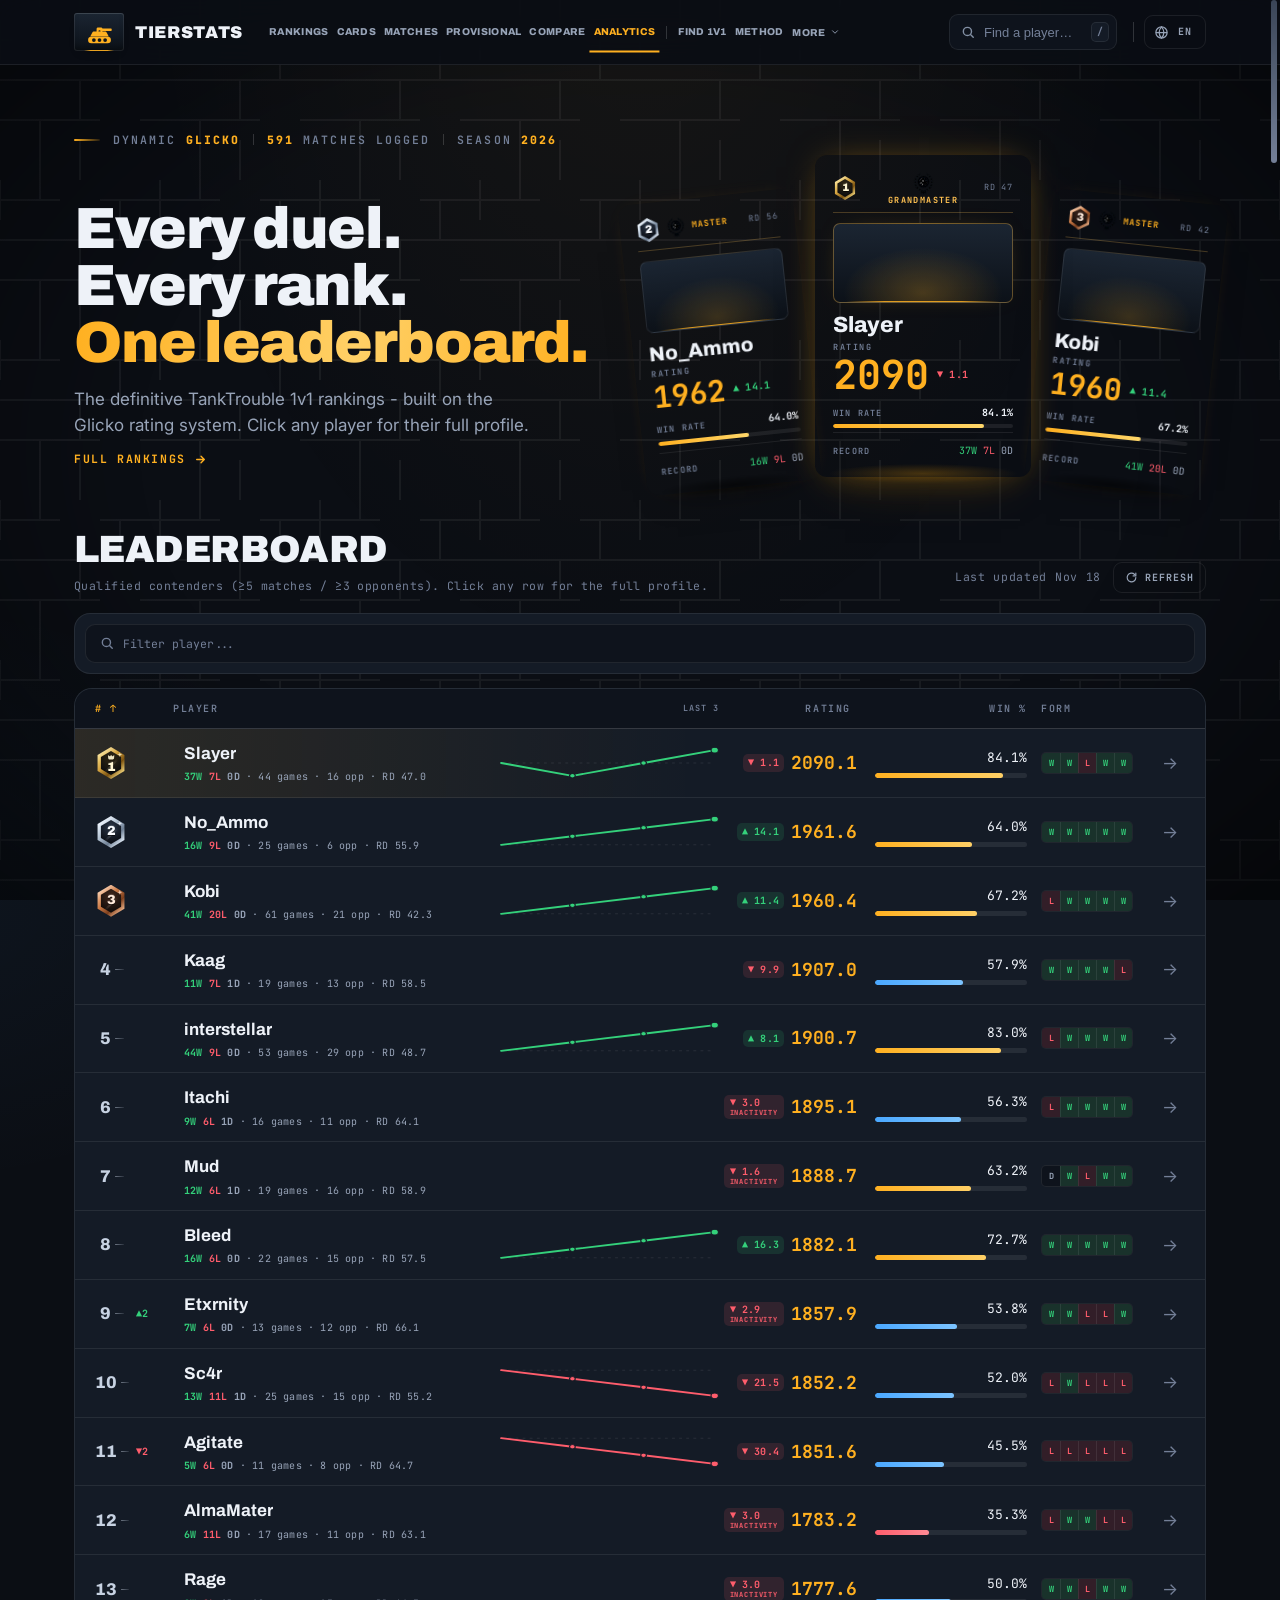
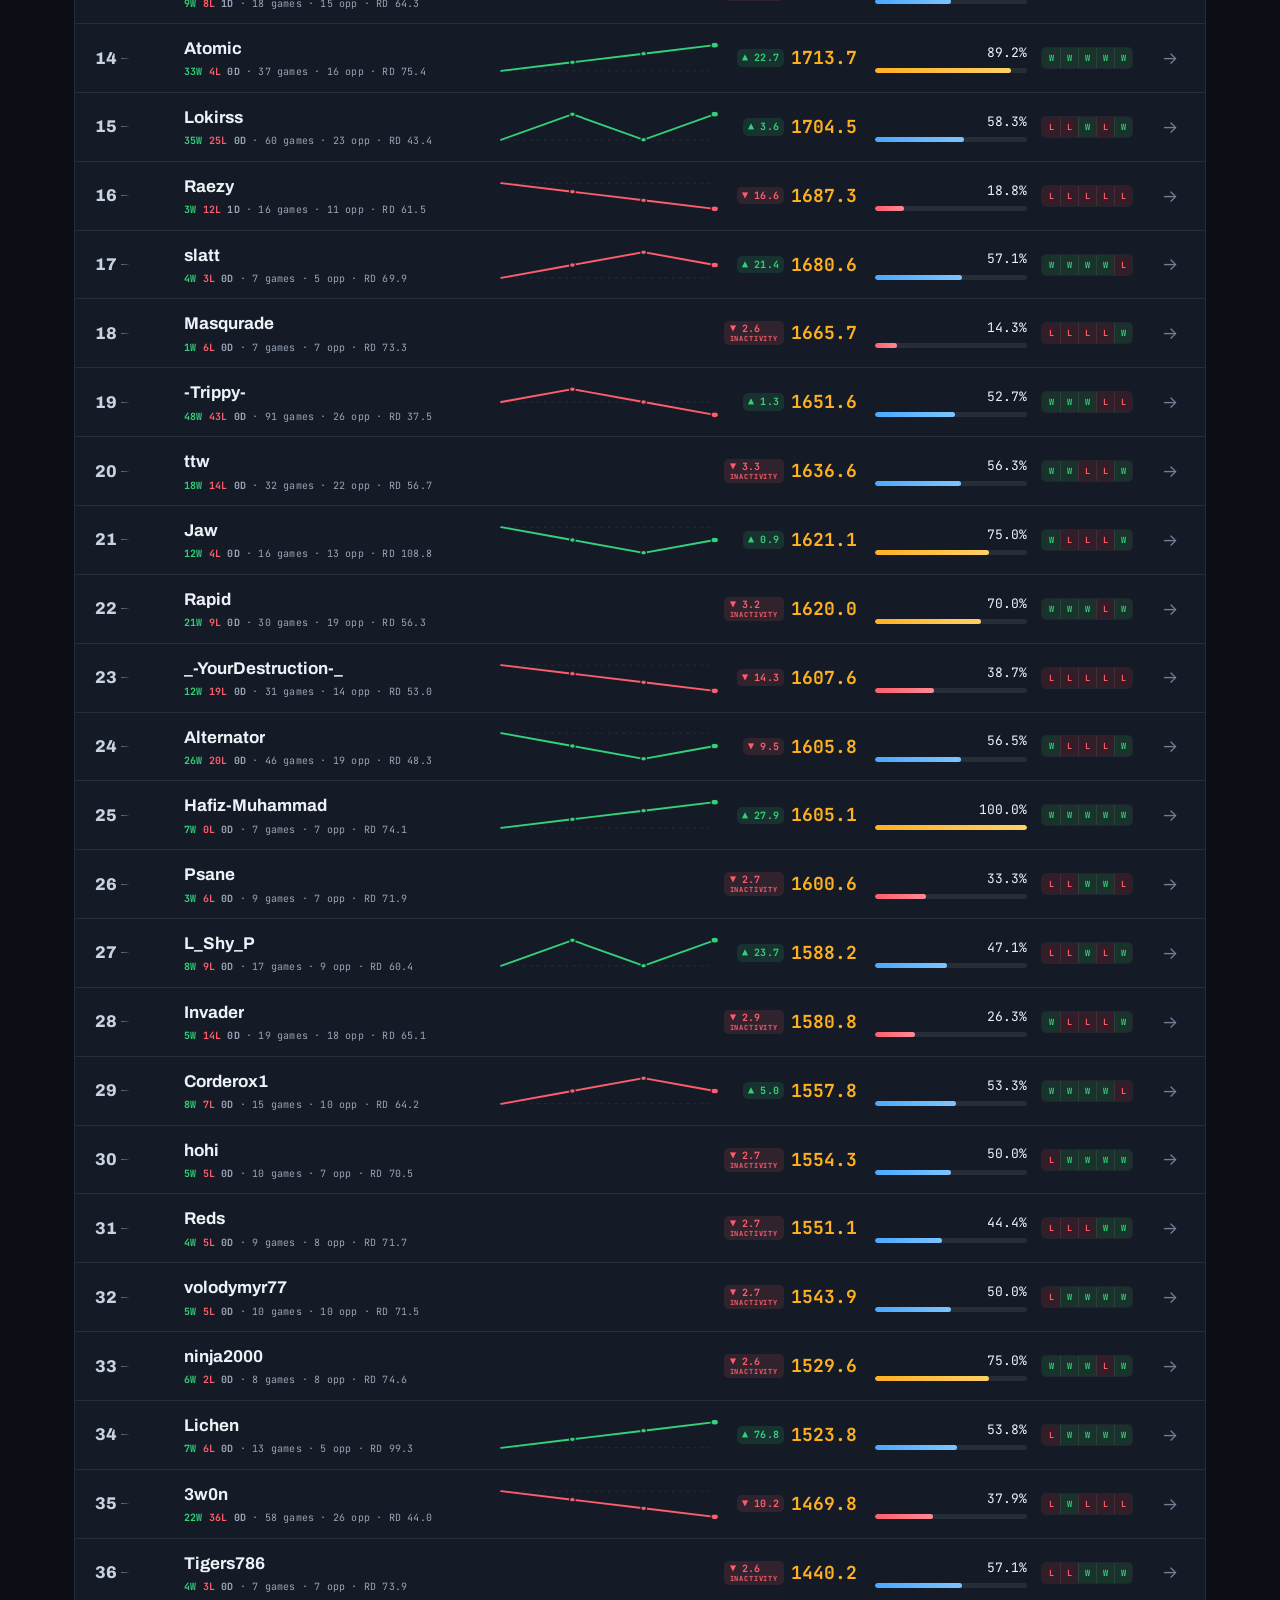
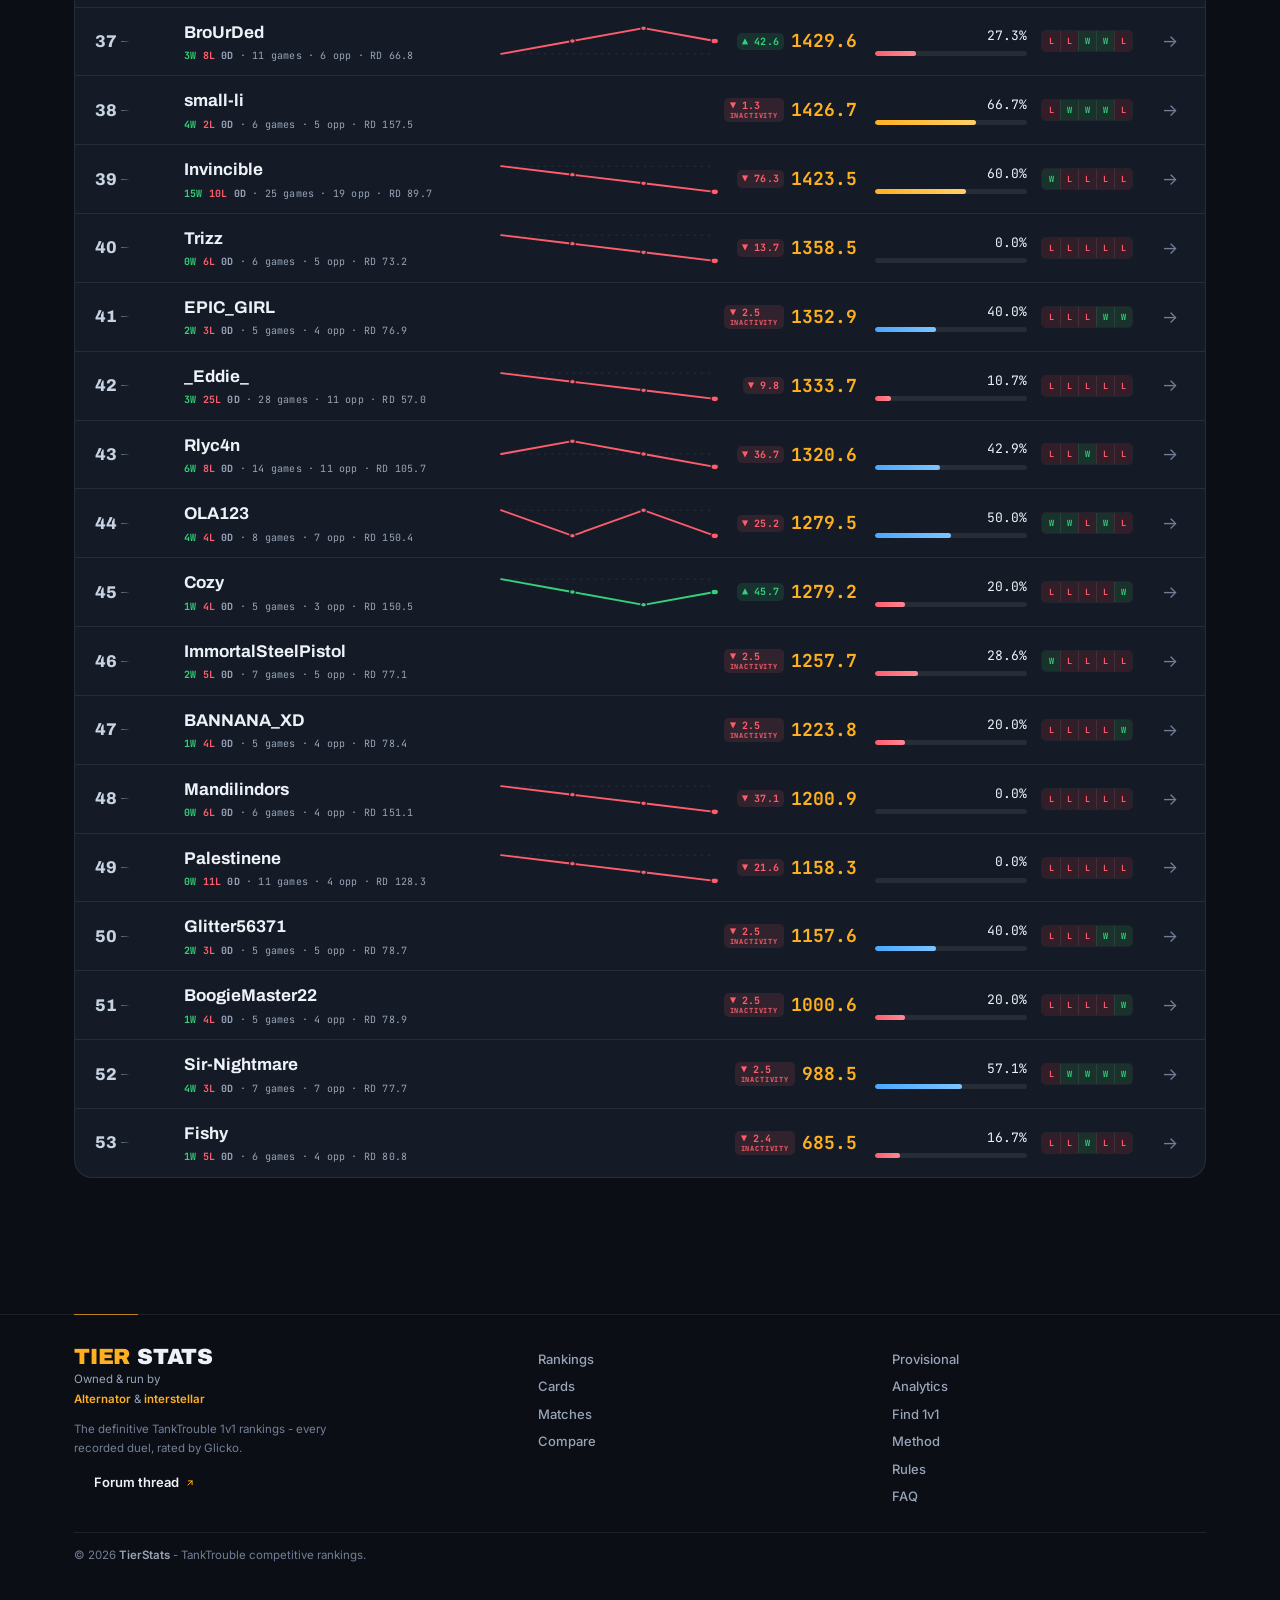
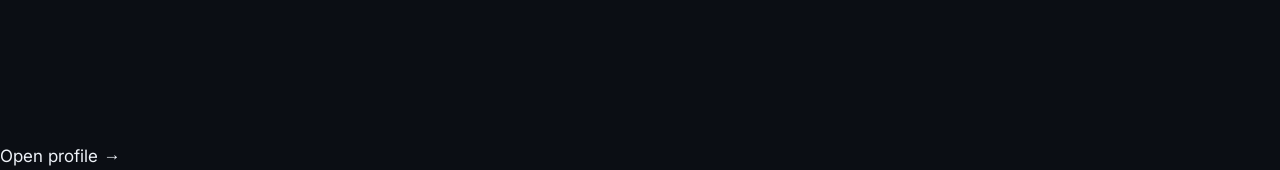
==== commit 23b5e6e4: "Stop claiming a player has no in-game account once their art loads. A card built before the live loo" ====
--- a/analytics/index.html
+++ b/analytics/index.html
@@ -28,13 +28,13 @@
 <link rel="preconnect" href="https://fonts.googleapis.com">
 <link rel="preconnect" href="https://fonts.gstatic.com" crossorigin>
 <link href="https://fonts.googleapis.com/css2?family=Archivo:wght@600;700;800;900&family=Inter:wght@400;500;600;700&family=JetBrains+Mono:wght@400;500;600;700&family=Noto+Sans+JP:wght@400;500;600;700&family=Noto+Sans+SC:wght@400;500;600;700&display=swap" rel="stylesheet">
-<link rel="stylesheet" href="styles.css?v=20261115200000">
-<link rel="stylesheet" href="cards.css?v=20261115200000">
-<link rel="stylesheet" href="rankmove.css?v=20261115200000">
-<link rel="icon" type="image/svg+xml" href="/art/favicon.svg?v=20261115200000">
-<link rel="apple-touch-icon" href="/art/icon-192.png?v=20261115200000">
+<link rel="stylesheet" href="styles.css?v=20261115220000">
+<link rel="stylesheet" href="cards.css?v=20261115220000">
+<link rel="stylesheet" href="rankmove.css?v=20261115220000">
+<link rel="icon" type="image/svg+xml" href="/art/favicon.svg?v=20261115220000">
+<link rel="apple-touch-icon" href="/art/icon-192.png?v=20261115220000">
 <!-- installable: the same plate, the same colours, no separate icon work -->
-<link rel="manifest" href="/manifest.webmanifest?v=20261115200000">
+<link rel="manifest" href="/manifest.webmanifest?v=20261115220000">
 </head>
 <body>
 <a class="skip-link" href="#main" data-i18n="a11y.skip">Skip to content</a>
@@ -50,7 +50,7 @@
           <path fill-rule="evenodd" d="M9.2 11.4V8.6c0-.75.6-1.35 1.35-1.35h2.9c.75 0 1.35.6 1.35 1.35v2.8H9.2Zm2.8-1.5a1.05 1.05 0 1 0 0 2.1 1.05 1.05 0 0 0 0-2.1Z"/>
           <path d="M14.4 8.15h8.38c.52 0 .94.42.94.94v.42c0 .52-.42.94-.94.94H14.4V8.15Z"/>
         </svg>
-        <img class="brand-tank-img" src="/art/brand-tank.png?v=20261115200000" width="395" height="282" alt="" draggable="false">
+        <img class="brand-tank-img" src="/art/brand-tank.png?v=20261115220000" width="395" height="282" alt="" draggable="false">
       </span>
       <span class="brand-lock" aria-hidden="true"><b>TierStats</b></span>
     </a>
@@ -864,7 +864,7 @@
 <button class="to-top" id="to-top" aria-label="Back to top" title="Back to top" data-i18n-attr="aria-label:misc.toTop;title:misc.toTop">
   <svg width="15" height="15" viewBox="0 0 24 24" fill="none" stroke="currentColor" stroke-width="2.1"><path d="M6 12.5l6-6 6 6M6 18.5l6-6 6 6" stroke-linecap="round" stroke-linejoin="round"/></svg>
 </button>
-<script src="i18n.js?v=20261115200000"></script>
+<script src="i18n.js?v=20261115220000"></script>
 <script>
   /* data.js is rewritten by the sheet sync worker outside of site deploys -
      load it with a per-request cache-buster so every refresh shows the
@@ -873,12 +873,12 @@
   document.write('<script src="data.js?t=' + Date.now() + '\"><\/script>');
 </script>
 <script src="log.js?v=1794225931899"></script>
-<script src="tanks.js?v=20261115200000"></script>
-<script src="tankrender.js?v=20261115200000"></script>
-<script src="cards.js?v=20261115200000"></script>
-<script src="tourneys.js?v=20261115200000"></script>
-<script src="app.js?v=20261115200000"></script>
-<script src="rankmove.js?v=20261115200000"></script>
+<script src="tanks.js?v=20261115220000"></script>
+<script src="tankrender.js?v=20261115220000"></script>
+<script src="cards.js?v=20261115220000"></script>
+<script src="tourneys.js?v=20261115220000"></script>
+<script src="app.js?v=20261115220000"></script>
+<script src="rankmove.js?v=20261115220000"></script>
 <script>
 /* Offline board + fast repeat visits.
    The version number is this page's own asset stamp, so every publish is a new
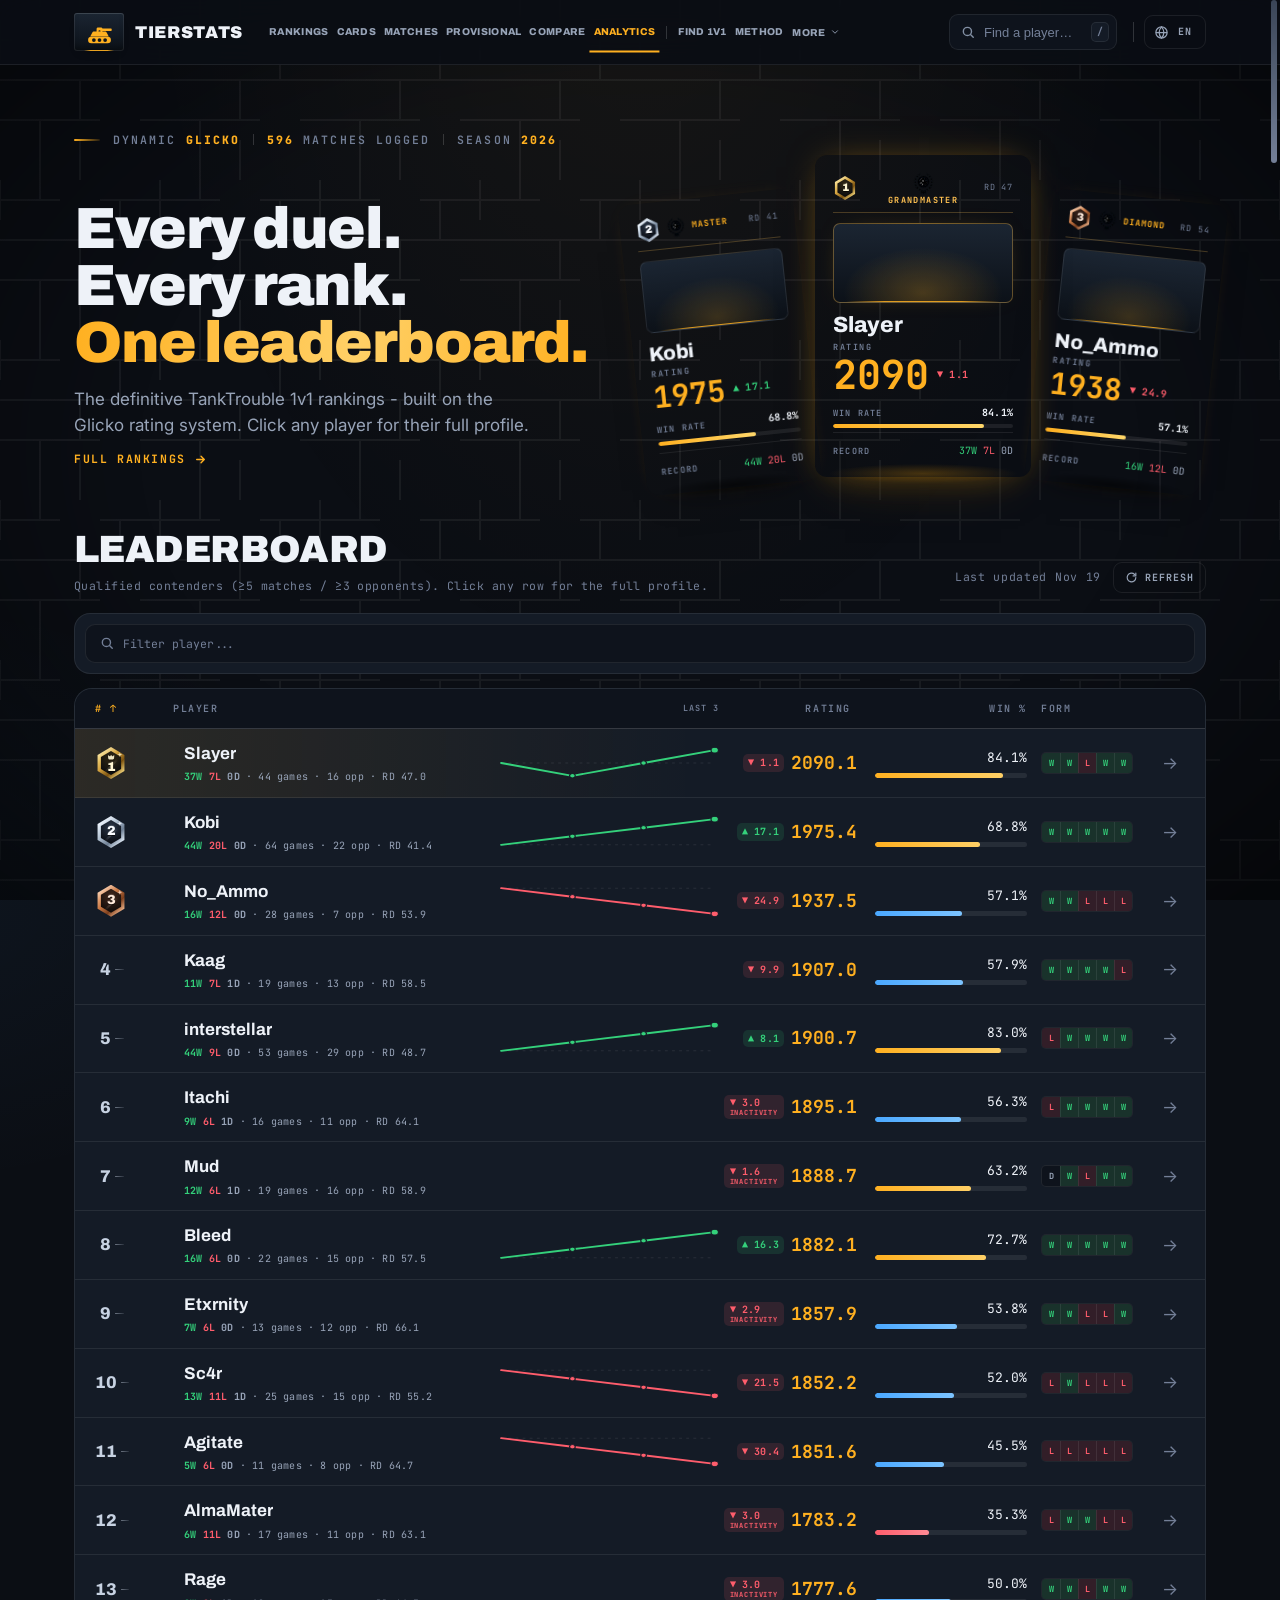
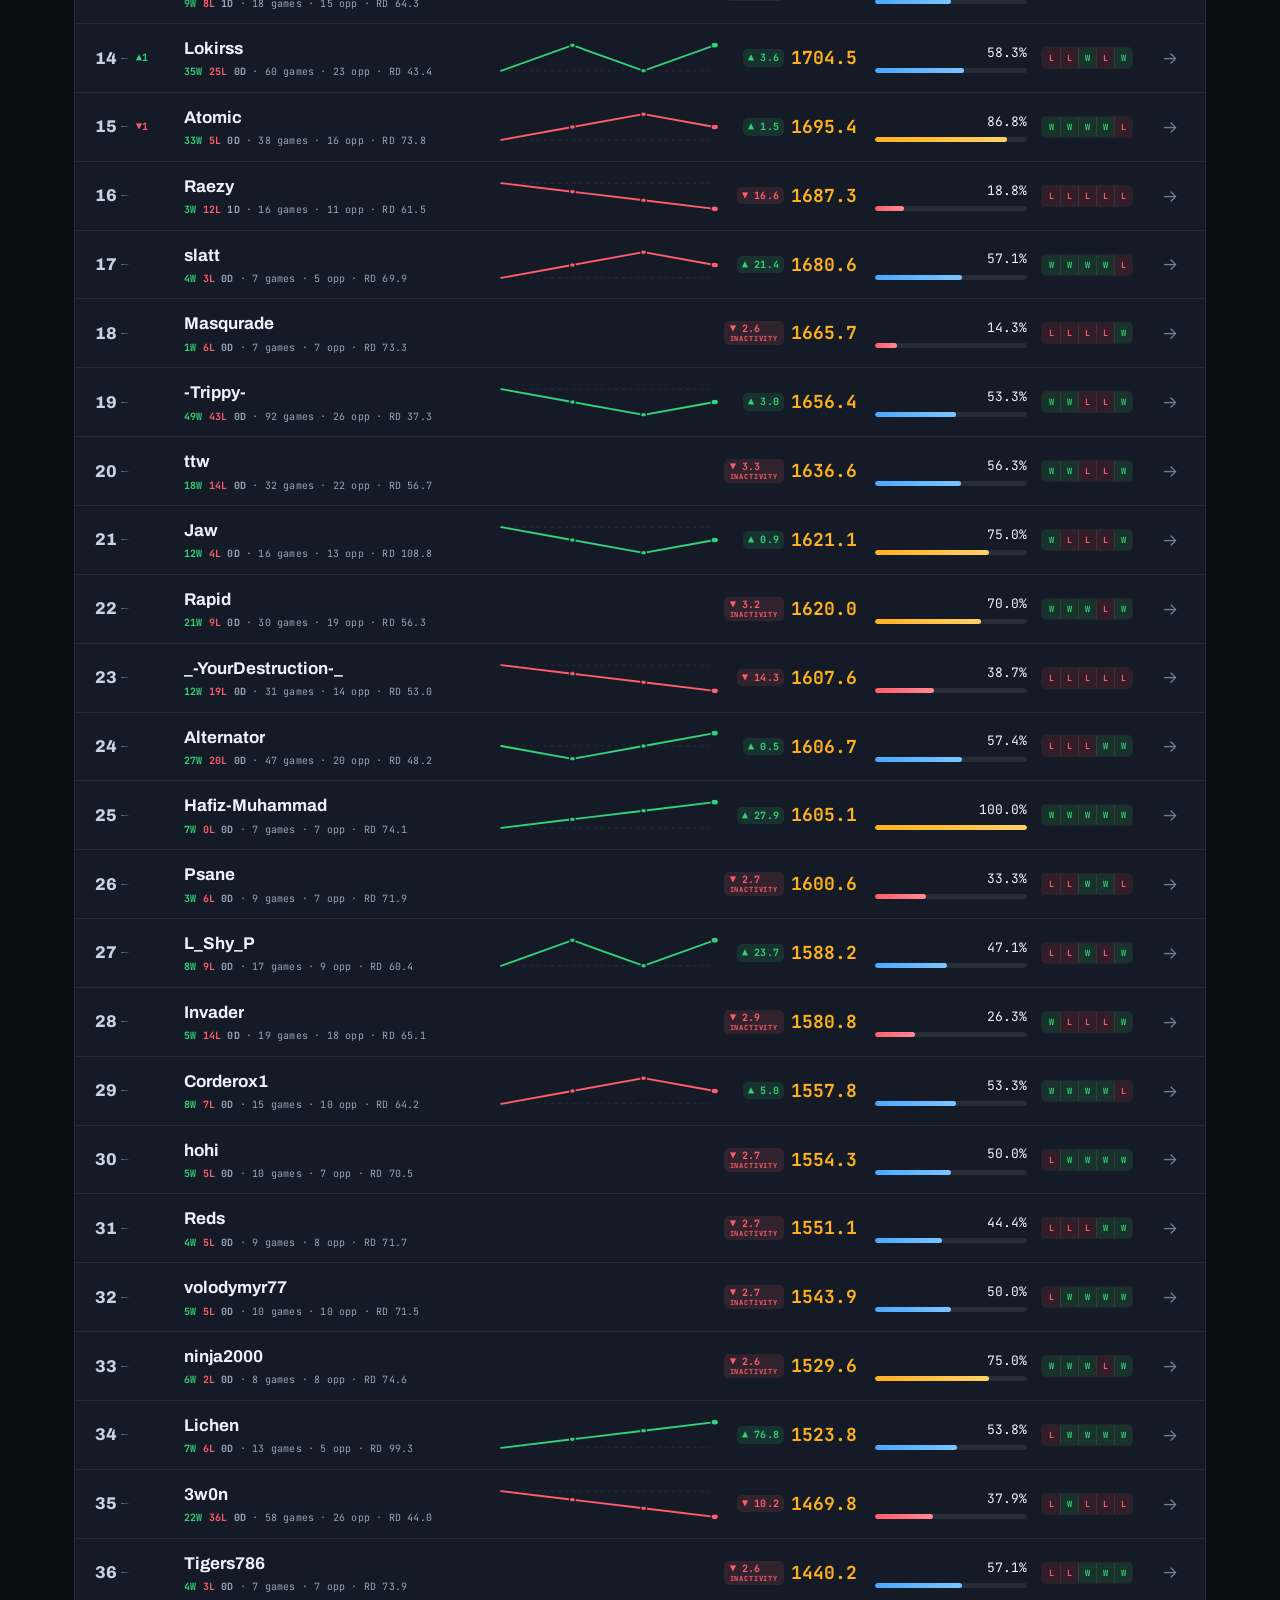
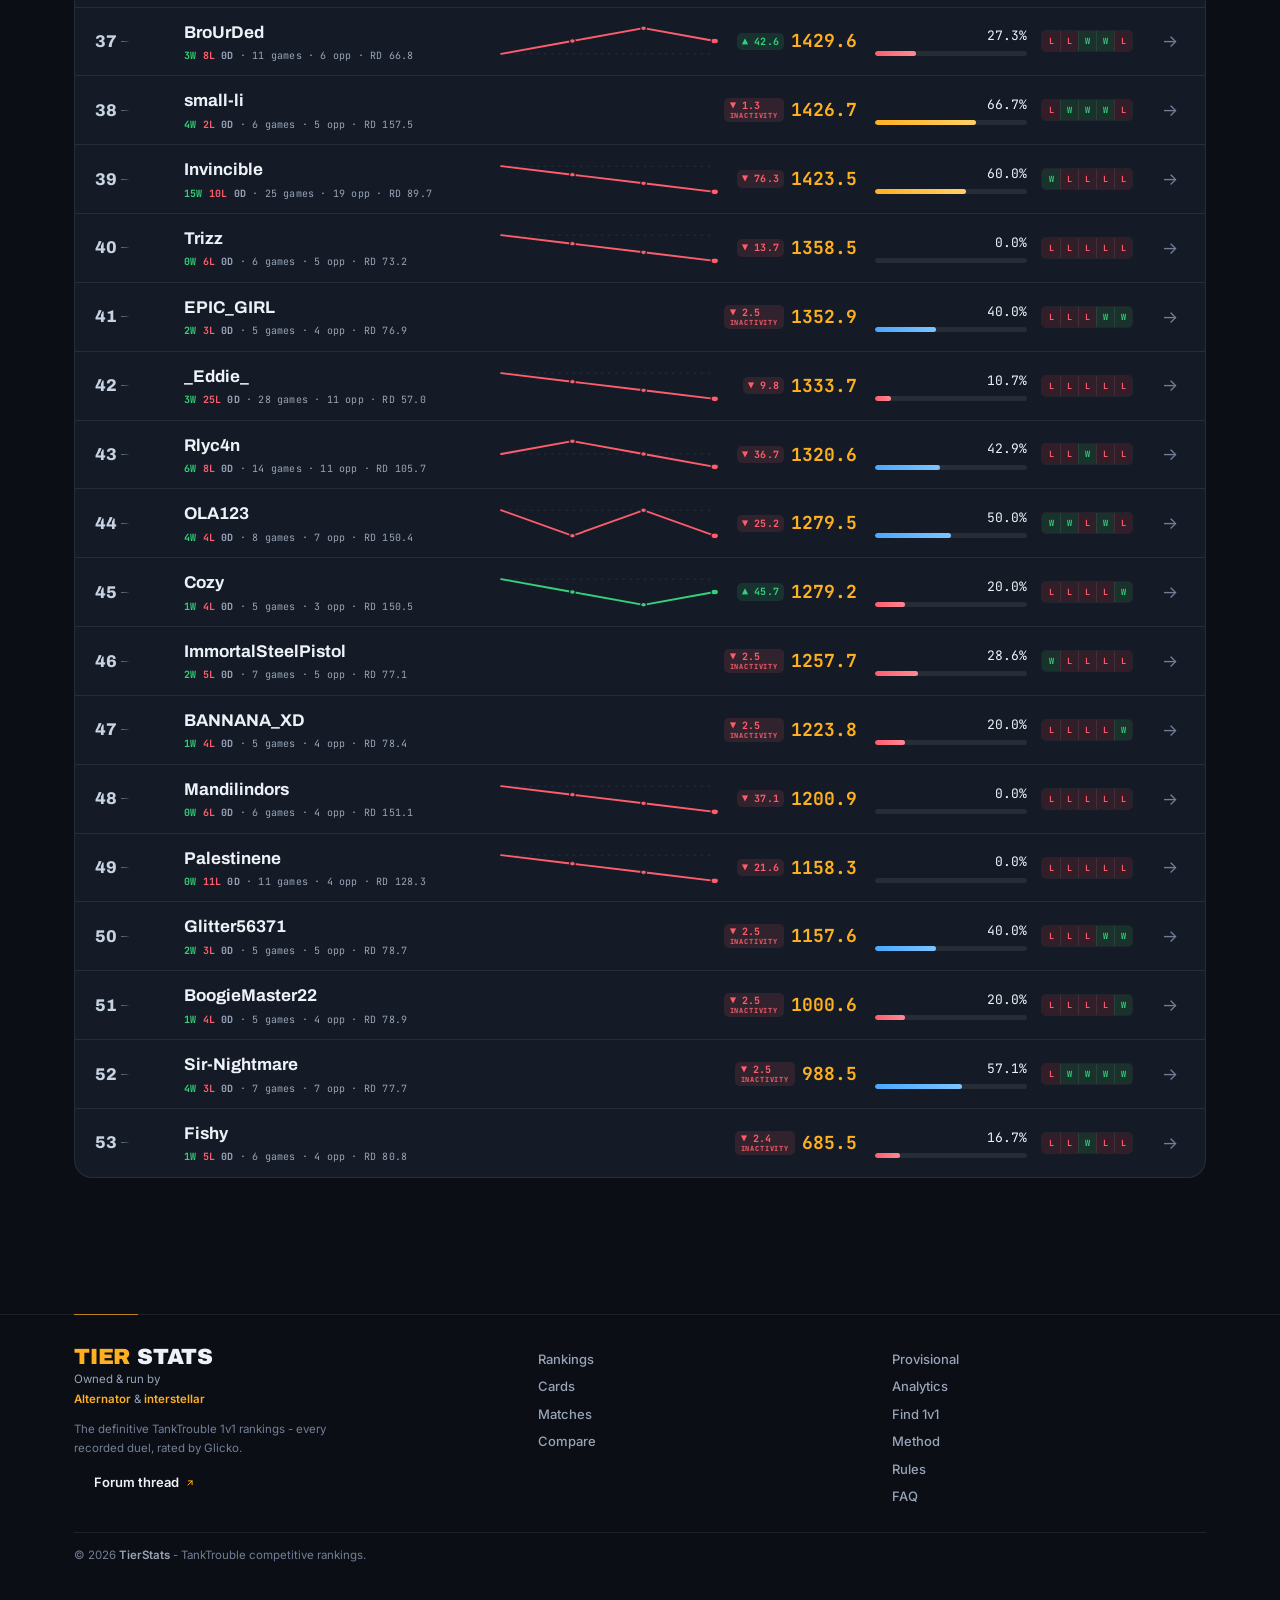
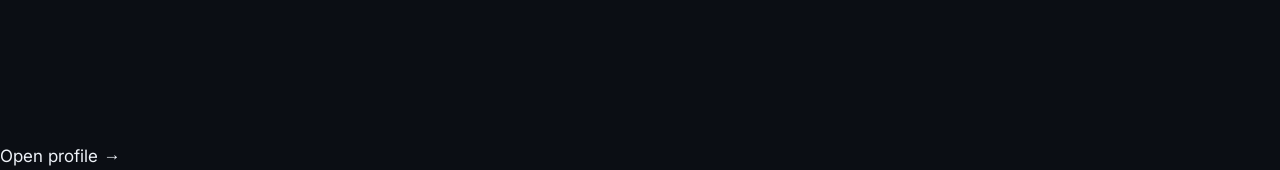
==== commit b2089826: "Tighten the Rules page wording on proof and agreed matches. Drop the winner-first requirement, spell" ====
--- a/analytics/index.html
+++ b/analytics/index.html
@@ -28,13 +28,13 @@
 <link rel="preconnect" href="https://fonts.googleapis.com">
 <link rel="preconnect" href="https://fonts.gstatic.com" crossorigin>
 <link href="https://fonts.googleapis.com/css2?family=Archivo:wght@600;700;800;900&family=Inter:wght@400;500;600;700&family=JetBrains+Mono:wght@400;500;600;700&family=Noto+Sans+JP:wght@400;500;600;700&family=Noto+Sans+SC:wght@400;500;600;700&display=swap" rel="stylesheet">
-<link rel="stylesheet" href="styles.css?v=20261115220000">
-<link rel="stylesheet" href="cards.css?v=20261115220000">
-<link rel="stylesheet" href="rankmove.css?v=20261115220000">
-<link rel="icon" type="image/svg+xml" href="/art/favicon.svg?v=20261115220000">
-<link rel="apple-touch-icon" href="/art/icon-192.png?v=20261115220000">
+<link rel="stylesheet" href="styles.css?v=20261120180000">
+<link rel="stylesheet" href="cards.css?v=20261120180000">
+<link rel="stylesheet" href="rankmove.css?v=20261120180000">
+<link rel="icon" type="image/svg+xml" href="/art/favicon.svg?v=20261120180000">
+<link rel="apple-touch-icon" href="/art/icon-192.png?v=20261120180000">
 <!-- installable: the same plate, the same colours, no separate icon work -->
-<link rel="manifest" href="/manifest.webmanifest?v=20261115220000">
+<link rel="manifest" href="/manifest.webmanifest?v=20261120180000">
 </head>
 <body>
 <a class="skip-link" href="#main" data-i18n="a11y.skip">Skip to content</a>
@@ -50,7 +50,7 @@
           <path fill-rule="evenodd" d="M9.2 11.4V8.6c0-.75.6-1.35 1.35-1.35h2.9c.75 0 1.35.6 1.35 1.35v2.8H9.2Zm2.8-1.5a1.05 1.05 0 1 0 0 2.1 1.05 1.05 0 0 0 0-2.1Z"/>
           <path d="M14.4 8.15h8.38c.52 0 .94.42.94.94v.42c0 .52-.42.94-.94.94H14.4V8.15Z"/>
         </svg>
-        <img class="brand-tank-img" src="/art/brand-tank.png?v=20261115220000" width="395" height="282" alt="" draggable="false">
+        <img class="brand-tank-img" src="/art/brand-tank.png?v=20261120180000" width="395" height="282" alt="" draggable="false">
       </span>
       <span class="brand-lock" aria-hidden="true"><b>TierStats</b></span>
     </a>
@@ -662,12 +662,13 @@
       </section>
 
       <section class="panel ru-card reveal" id="r-02">
-        <div class="ru-head"><span class="ru-n">02</span><h2>A valid result needs four things</h2></div>
+        <div class="ru-head"><span class="ru-n">02</span><h2>A valid result needs</h2></div>
         <ul class="ru-check">
           <li><span class="ru-tick" aria-hidden="true">&#10003;</span><span class="ru-check-t">Both usernames, exactly as they appear in the game.</span></li>
-          <li><span class="ru-tick" aria-hidden="true">&#10003;</span><span class="ru-check-t">Final score, with the winner listed first.</span></li>
-          <li><span class="ru-tick" aria-hidden="true">&#10003;</span><span class="ru-check-t">Proof of the result.</span></li>
-          <li><span class="ru-tick" aria-hidden="true">&#10003;</span><span class="ru-check-t">Date played, taken automatically from your forum post.</span></li>
+          <li><span class="ru-tick" aria-hidden="true">&#10003;</span><span class="ru-check-t">The final score.</span></li>
+          <li><span class="ru-tick" aria-hidden="true">&#10003;</span><span class="ru-check-t">The server(s) played on.</span></li>
+          <li><span class="ru-tick" aria-hidden="true">&#10003;</span><span class="ru-check-t">Sufficient proof or confirmation.</span></li>
+          <li><span class="ru-tick" aria-hidden="true">&#10003;</span><span class="ru-check-t">Both players must have agreed before the match that it was being played for Stats4Tanks.</span></li>
         </ul>
         <p class="ru-check-note">You do not need to type the date separately. If you are reporting a match played earlier, state the actual date in the post.</p>
       </section>
@@ -675,29 +676,37 @@
       <section class="panel ru-card reveal" id="r-03">
         <div class="ru-head"><span class="ru-n">03</span><h2>Where you played</h2></div>
         <p class="ru-sec-lead">Mention the server. If the whole match was on one server, name it once.</p>
-        <p class="ru-sec-lead">If you changed servers, report the score separately for each server &ndash; for example: London 12&ndash;7 and Newark 3&ndash;2, final 15&ndash;9.</p>
+        <p class="ru-sec-lead">If you changed servers, report each server separately &ndash; for example: London 15&ndash;10, Newark 12&ndash;15, final 27&ndash;25.</p>
       </section>
 
       <section class="panel ru-card reveal" id="r-04">
         <div class="ru-head"><span class="ru-n">04</span><h2>Post a clean match</h2></div>
         <ul class="ru-check">
           <li><span class="ru-tick" aria-hidden="true">&#10003;</span><span class="ru-check-t">Check both usernames letter for letter.</span></li>
-          <li><span class="ru-tick" aria-hidden="true">&#10003;</span><span class="ru-check-t">Write the score winner-first.</span></li>
+          <li><span class="ru-tick" aria-hidden="true">&#10003;</span><span class="ru-check-t">Make the final score clear.</span></li>
           <li><span class="ru-tick" aria-hidden="true">&#10003;</span><span class="ru-check-t">Name the server once, or split the score when multiple servers were used.</span></li>
           <li><span class="ru-tick" aria-hidden="true">&#10003;</span><span class="ru-check-t">Attach a screenshot or replay.</span></li>
           <li><span class="ru-tick" aria-hidden="true">&#10003;</span><span class="ru-check-t">If there is no screenshot or replay, have your opponent confirm the final score in the thread.</span></li>
           <li><span class="ru-tick" aria-hidden="true">&#10003;</span><span class="ru-check-t">Leave ping, tank, settings, and other details out.</span></li>
         </ul>
-        <p class="ru-check-note">A complete post is accepted. A post missing one of the four required fields is returned. That is the only reason.</p>
+        <p class="ru-check-note">A complete post is normally registered. It is not registered if the proof is not sufficient, the result is disputed, or both players did not agree beforehand that the match was for stats.</p>
       </section>
 
       <section class="panel ru-card reveal" id="r-05">
         <div class="ru-head"><span class="ru-n">05</span><h2>Proof</h2></div>
-        <p class="ru-sec-lead">The strongest proof is a screenshot or replay. If neither is available, confirmation of the final score by both players in the match thread is accepted on its own.</p>
+        <p class="ru-sec-lead">Confirmation from both players is the clearest and strongest proof of a result. Screenshots or replays are also accepted as strong evidence.</p>
+        <p class="ru-sec-lead">If only one player submits a result and the other disputes it, the burden of proof is on the player(s) submitting it. Only the accepted forms of proof listed here count, so disputed cases do not turn into guesswork.</p>
       </section>
 
       <section class="panel ru-card reveal" id="r-06">
-        <div class="ru-head"><span class="ru-n">06</span><h2>Standard Rules</h2></div>
+        <div class="ru-head"><span class="ru-n">06</span><h2>Disputed results</h2></div>
+        <p class="ru-sec-lead">If the evidence is not sufficient and one player denies the result, it is not registered. We do not try to guess who is telling the truth &ndash; make sure you have proper proof or confirmation next time.</p>
+        <p class="ru-sec-lead">A casual 1v1 cannot be turned into a ranked result afterwards unless both players agreed beforehand that the match was for stats.</p>
+        <p class="ru-sec-lead">One benefit of playing reliable players: you normally never have to argue over a result you both agreed to. If someone repeatedly refuses to confirm results they clearly agreed to, or otherwise tries to manipulate reporting, let us know.</p>
+      </section>
+
+      <section class="panel ru-card reveal" id="r-07">
+        <div class="ru-head"><span class="ru-n">07</span><h2>Standard Rules</h2></div>
         <p class="ru-sec-lead">The Standard Rules exist as the fallback when players cannot agree on match length, settings, or other conditions.</p>
       </section>
     </div>
@@ -864,7 +873,7 @@
 <button class="to-top" id="to-top" aria-label="Back to top" title="Back to top" data-i18n-attr="aria-label:misc.toTop;title:misc.toTop">
   <svg width="15" height="15" viewBox="0 0 24 24" fill="none" stroke="currentColor" stroke-width="2.1"><path d="M6 12.5l6-6 6 6M6 18.5l6-6 6 6" stroke-linecap="round" stroke-linejoin="round"/></svg>
 </button>
-<script src="i18n.js?v=20261115220000"></script>
+<script src="i18n.js?v=20261120180000"></script>
 <script>
   /* data.js is rewritten by the sheet sync worker outside of site deploys -
      load it with a per-request cache-buster so every refresh shows the
@@ -873,12 +882,12 @@
   document.write('<script src="data.js?t=' + Date.now() + '\"><\/script>');
 </script>
 <script src="log.js?v=1794225931899"></script>
-<script src="tanks.js?v=20261115220000"></script>
-<script src="tankrender.js?v=20261115220000"></script>
-<script src="cards.js?v=20261115220000"></script>
-<script src="tourneys.js?v=20261115220000"></script>
-<script src="app.js?v=20261115220000"></script>
-<script src="rankmove.js?v=20261115220000"></script>
+<script src="tanks.js?v=20261120180000"></script>
+<script src="tankrender.js?v=20261120180000"></script>
+<script src="cards.js?v=20261120180000"></script>
+<script src="tourneys.js?v=20261120180000"></script>
+<script src="app.js?v=20261120180000"></script>
+<script src="rankmove.js?v=20261120180000"></script>
 <script>
 /* Offline board + fast repeat visits.
    The version number is this page's own asset stamp, so every publish is a new
